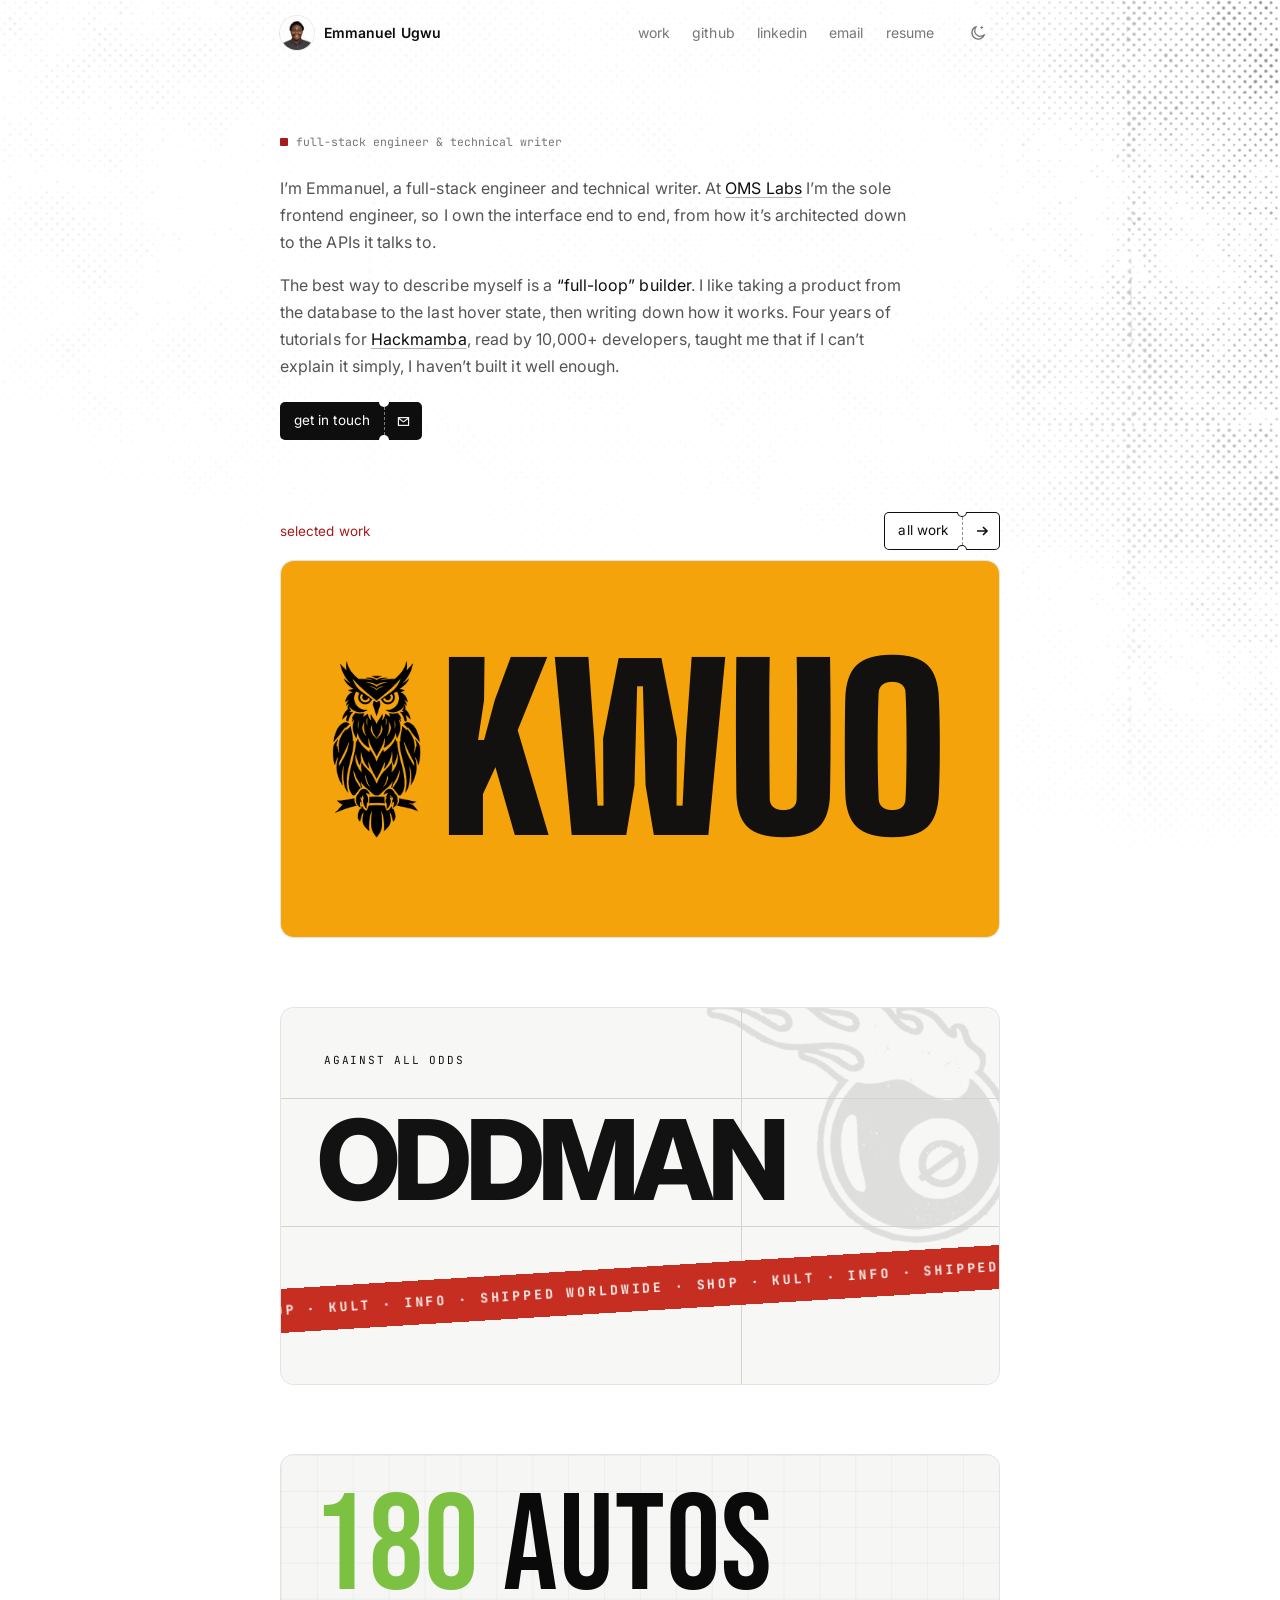
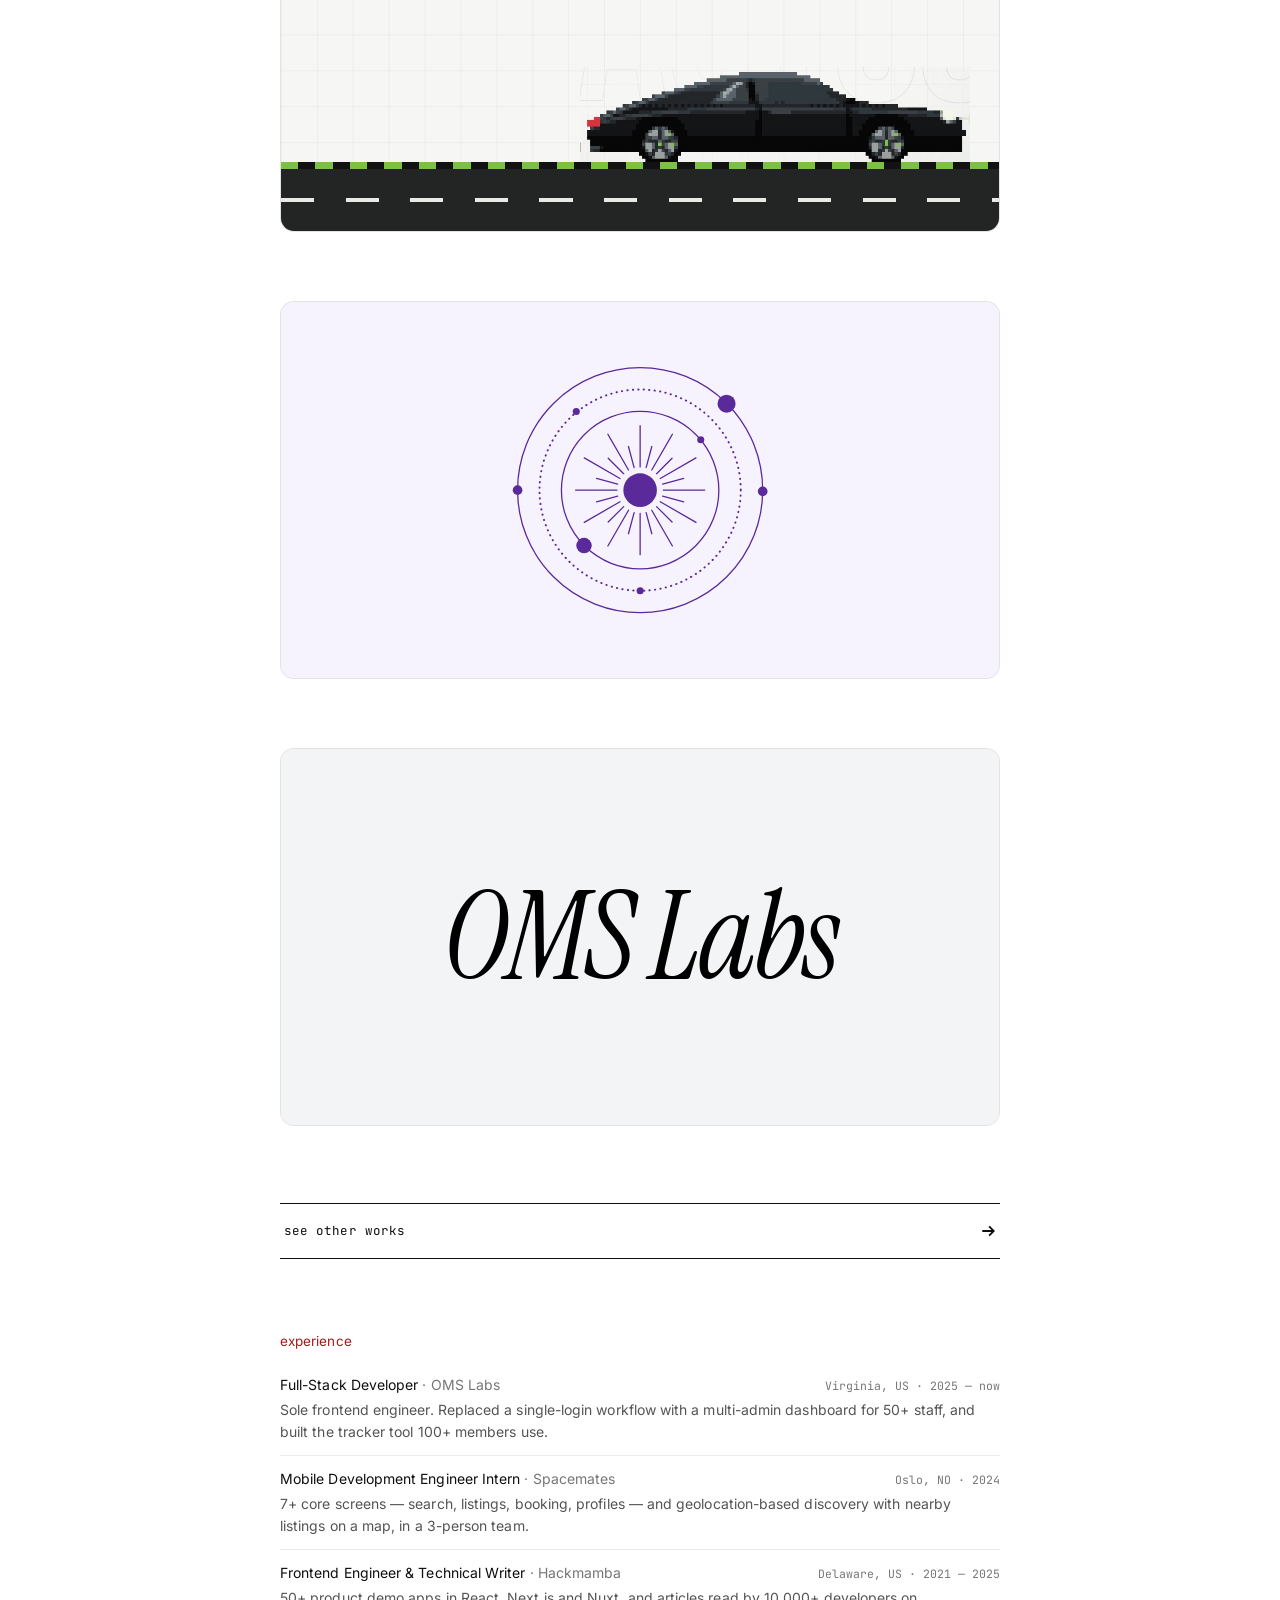
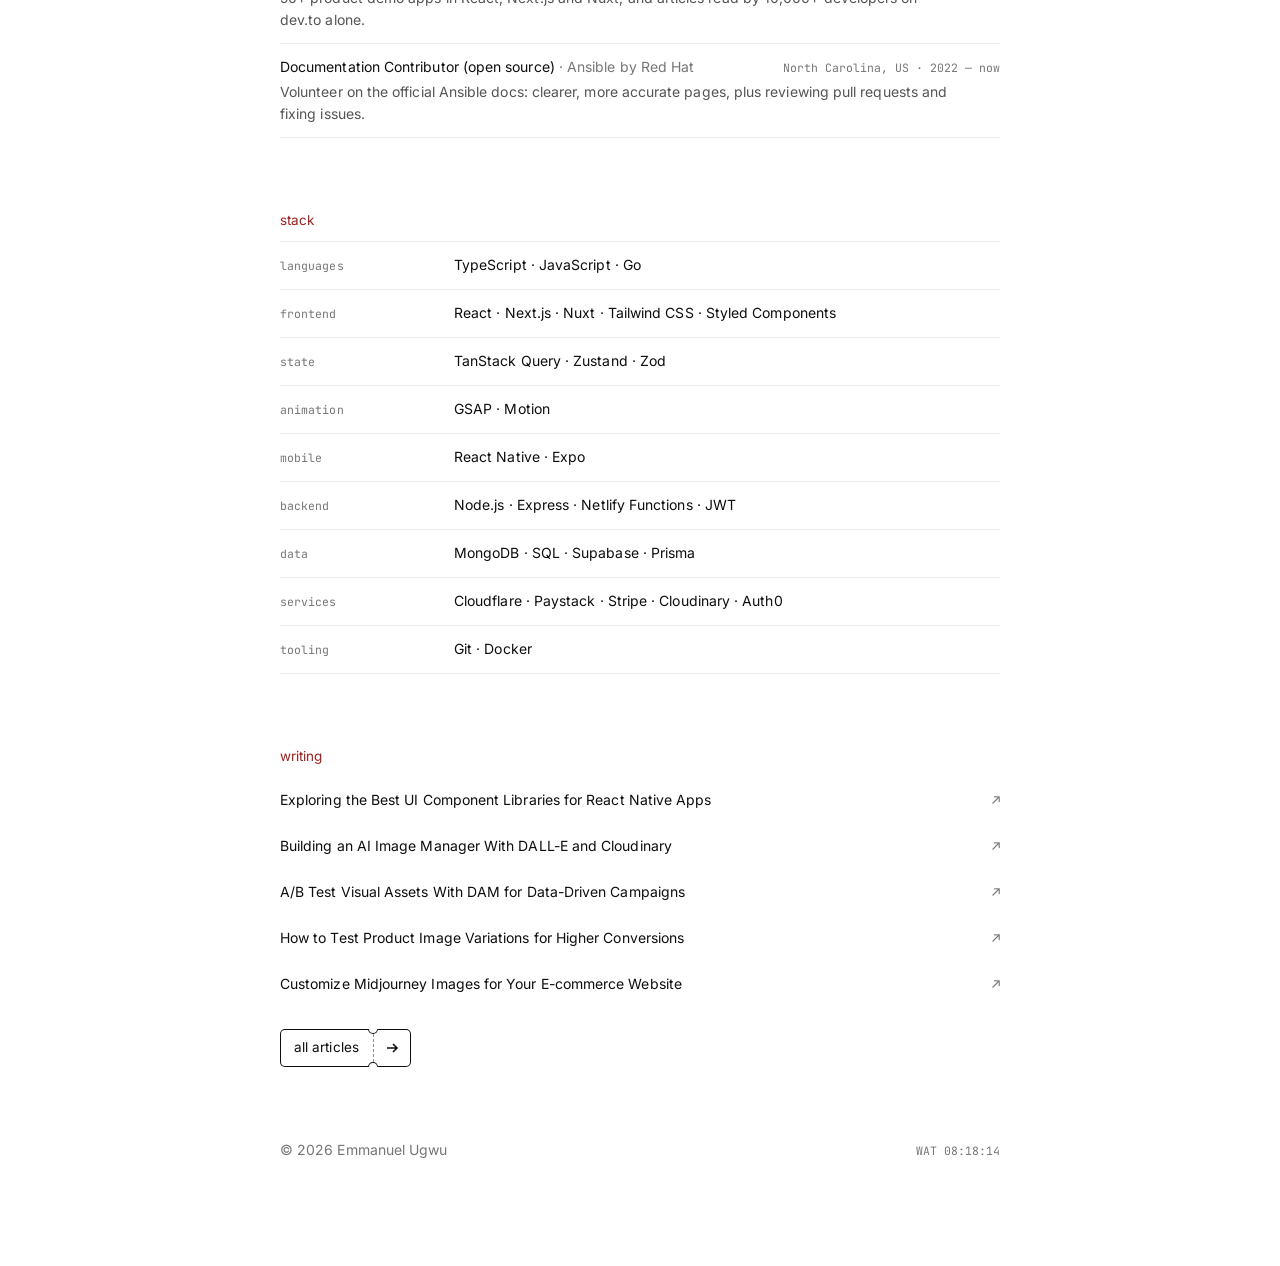
==== index.html @ d8fa9923 "Absolute social URLs for ugwu.netlify.app" ====
<!doctype html>
<html lang="en">
<head>
<meta charset="utf-8">
<meta name="viewport" content="width=device-width, initial-scale=1">
<title>Emmanuel Ugwu — full-stack engineer &amp; technical writer</title>
<meta name="description" content="Emmanuel Ugwu is a full-stack engineer and technical writer who builds products end to end — from the database to the last hover state.">
<!-- social -->
<meta property="og:type" content="website">
<meta property="og:site_name" content="Emmanuel Ugwu">
<meta property="og:title" content="Emmanuel Ugwu — full-stack engineer &amp; technical writer">
<meta property="og:description" content="Emmanuel Ugwu is a full-stack engineer and technical writer who builds products end to end — from the database to the last hover state.">
<meta property="og:url" content="https://ugwu.netlify.app/">
<meta property="og:image" content="https://ugwu.netlify.app/assets/og-image.png">
<meta property="og:image:width" content="1200">
<meta property="og:image:height" content="630">
<meta property="og:image:alt" content="Emmanuel Ugwu — full-stack engineer &amp; technical writer">
<meta name="twitter:card" content="summary_large_image">
<meta name="twitter:title" content="Emmanuel Ugwu — full-stack engineer &amp; technical writer">
<meta name="twitter:description" content="Emmanuel Ugwu is a full-stack engineer and technical writer who builds products end to end — from the database to the last hover state.">
<meta name="twitter:image" content="https://ugwu.netlify.app/assets/og-image.png">
<meta name="theme-color" content="#ffffff">
<link rel="apple-touch-icon" href="assets/apple-touch-icon.png">
<link rel="canonical" href="https://ugwu.netlify.app/">
<!-- /social -->
<!-- TODO: once the site has a domain, make og:image / og:url absolute (https://your-domain/assets/og-image.png). -->
<link rel="icon" href="favicon.svg?v=3" type="image/svg+xml">
<link rel="preconnect" href="https://fonts.googleapis.com">
<link rel="preconnect" href="https://fonts.gstatic.com" crossorigin>
<link rel="stylesheet" href="https://fonts.googleapis.com/css2?family=Bebas+Neue&family=Big+Shoulders+Display:wght@900&family=Instrument+Serif:ital@1&family=Inter:wght@400;500;600;700;800&family=JetBrains+Mono:wght@400;500;700&display=swap">
<link rel="stylesheet" href="css/styles.css">
<script>
  (function () {
    var t; try { t = localStorage.getItem('theme'); } catch (e) {}
    if (!t) t = window.matchMedia && matchMedia('(prefers-color-scheme: dark)').matches ? 'dark' : 'light';
    document.documentElement.setAttribute('data-theme', t);
  })();
</script>
</head>
<body>

<header class="nav">
  <a class="brand" href="index.html"><img src="assets/img/avatar.jpg" alt=""><span>Emmanuel Ugwu</span></a>
  <nav class="nav-links" aria-label="Main">
    <a class="navl" href="work.html">work</a>
    <a class="navl" data-github href="#" target="_blank" rel="noopener">github</a>
    <a class="navl" data-linkedin href="#" target="_blank" rel="noopener">linkedin</a>
    <a class="navl" data-email href="#">email</a>
    <a class="navl" data-resume href="#">resume</a>
    <button class="theme" type="button" aria-label="Switch to dark mode">
      <svg class="moon" width="18" height="18" viewBox="0 0 24 24" fill="none" stroke="currentColor" stroke-width="1.7" stroke-linecap="round" stroke-linejoin="round" aria-hidden="true"><path d="M20.5 14.2A8.5 8.5 0 1 1 9.8 3.5a6.8 6.8 0 0 0 10.7 10.7z"></path><path d="M17 3.5v2.4M15.8 4.7h2.4" stroke-width="1.4"></path></svg>
      <svg class="sun" width="18" height="18" viewBox="0 0 24 24" fill="none" stroke="currentColor" stroke-width="1.7" stroke-linecap="round" aria-hidden="true"><circle cx="12" cy="12" r="4"></circle><g class="rays"><path d="M12 2.5v2M12 19.5v2M2.5 12h2M19.5 12h2M5.3 5.3l1.4 1.4M17.3 17.3l1.4 1.4M5.3 18.7l1.4-1.4M17.3 6.7l1.4-1.4"></path></g></svg>
    </button>
  </nav>
</header>

<main class="home">

  <section class="col hero appear" style="--i:0">
    <p class="tag-line mono"><span class="square" aria-hidden="true"></span>full-stack engineer &amp; technical writer</p>
    <h1 class="sr-only">Emmanuel Ugwu</h1>
    <div class="bio">
      <p>I’m Emmanuel, a full-stack engineer and technical writer. At <a class="ul" href="https://omslabsprojects.com" target="_blank" rel="noopener">OMS Labs</a> I’m the sole frontend engineer, so I own the interface end to end, from how it’s architected down to the APIs it talks to.</p>
      <p>The best way to describe myself is a <em>“full-loop” builder</em>. I like taking a product from the database to the last hover state, then writing down how it works. Four years of tutorials for <a class="ul" href="https://hackmamba.io" target="_blank" rel="noopener">Hackmamba</a>, read by 10,000+ developers, taught me that if I can’t explain it simply, I haven’t built it well enough.</p>
    </div>
    <div>
      <a class="tk tk--invert" data-email href="#">
        <span class="t">get in touch</span>
        <span class="i" aria-hidden="true">
          <svg class="from" width="13" height="13" viewBox="0 0 16 16" fill="none"><rect x="1.75" y="3.25" width="12.5" height="9.5" stroke="currentColor" stroke-width="1.4"></rect><path d="M2 4l6 4.5L14 4" stroke="currentColor" stroke-width="1.4"></path></svg>
          <svg class="to" width="13" height="13" viewBox="0 0 14 14" fill="none"><path d="M4 10l6-6M5 4h5v5" stroke="currentColor" stroke-width="1.7"></path></svg>
        </span>
      </a>
    </div>
  </section>

  <section id="work" class="col appear" style="--i:2">
    <div class="section-head">
      <h2 class="lbl">selected work</h2>
      <a class="tk tk--outline" href="work.html"><span class="t">all work</span><span class="i" aria-hidden="true"><svg class="arw" width="14" height="14" viewBox="0 0 14 14" fill="none"><path d="M2 7h10M8 3l4 4-4 4" stroke="currentColor" stroke-width="1.6"></path></svg></span></a>
    </div>
    <div class="shots" data-selected-work></div>
    <a class="bar" href="work.html" style="margin-top:28px"><span>see other works</span><svg class="arw" width="16" height="16" viewBox="0 0 14 14" fill="none" aria-hidden="true"><path d="M2 7h10M8 3l4 4-4 4" stroke="currentColor" stroke-width="1.6"></path></svg></a>
  </section>

  <section id="experience" class="col appear" style="--i:4">
    <h2 class="lbl">experience</h2>
    <div class="jobs" data-jobs></div>
  </section>

  <section id="stack" class="col appear" style="--i:5">
    <h2 class="lbl">stack</h2>
    <div class="srows" data-stack></div>
  </section>

  <section id="writing" class="col appear" style="--i:6">
    <h2 class="lbl">writing</h2>
    <div data-articles></div>
    <div style="margin-top:22px"><a class="tk tk--outline" data-all-articles href="#" target="_blank" rel="noopener"><span class="t">all articles</span><span class="i" aria-hidden="true"><svg class="arw" width="14" height="14" viewBox="0 0 14 14" fill="none"><path d="M2 7h10M8 3l4 4-4 4" stroke="currentColor" stroke-width="1.6"></path></svg></span></a></div>
  </section>

  <footer class="col foot">
    <span>© 2026 Emmanuel Ugwu</span>
    <span class="mono" data-clock></span>
  </footer>
</main>

<script src="js/data.js"></script>
<script src="js/main.js"></script>
</body>
</html>
---- css/styles.css ----
/* ==========================================================================
   Emmanuel Ugwu — portfolio
   Tokens, base, components. Plain CSS, no build step.
   ========================================================================== */

/* ---- tokens ------------------------------------------------------------ */
:root,
html[data-theme="light"] {
  --page: #ffffff;
  --strong: #0e0e0e;
  --text: #545454;
  --muted: #767676;
  --hover: #f6f6f6;
  --rule: rgba(0, 0, 0, 0.08);
  --accent: #A61B1B;
  --bg-filter: grayscale(1) brightness(1.5) contrast(1.25);
  --bg-opacity: 0.55;
  --col: 720px;
  --wide: 1040px;
  --font: Inter, -apple-system, BlinkMacSystemFont, "Helvetica Neue", Arial, sans-serif;
  --mono: "JetBrains Mono", ui-monospace, Menlo, monospace;
  --ease: cubic-bezier(.22, 1, .36, 1);
  --spring: cubic-bezier(.34, 1.56, .64, 1);
  --sweep: cubic-bezier(.65, 0, .35, 1);
  color-scheme: light;
}
html[data-theme="dark"] {
  --page: #111110;
  --strong: #f4f3ef;
  --text: #b3b2ad;
  --muted: #8a8984;
  --hover: #1c1c1a;
  --rule: rgba(255, 255, 255, 0.09);
  --accent: #E2584D;
  --bg-filter: grayscale(1) brightness(1.5) contrast(1.25) invert(1);
  --bg-opacity: 0.26;
  color-scheme: dark;
}

/* ---- base -------------------------------------------------------------- */
*, *::before, *::after { box-sizing: border-box; }
html { -webkit-text-size-adjust: 100%; scroll-behavior: smooth; }
body {
  margin: 0;
  min-height: 100dvh;
  background: var(--page);
  color: var(--text);
  font-family: var(--font);
  font-size: 14px;
  line-height: 22px;
  letter-spacing: 0.005em;
  -webkit-font-smoothing: antialiased;
  transition: background-color .3s ease, color .3s ease;
}
img { display: block; max-width: 100%; }
a { color: inherit; }
::selection { background: var(--strong); color: var(--page); }
a:focus-visible, button:focus-visible { outline: 2px solid var(--strong); outline-offset: 3px; border-radius: 6px; }
.sr-only { position: absolute; width: 1px; height: 1px; overflow: hidden; clip: rect(0 0 0 0); white-space: nowrap; margin: 0; }
.mono { font-family: var(--mono); font-size: 11.5px; letter-spacing: 0; }

/* halftone wash: blooms from the top-right, clears the centre column */
body::before {
  content: "";
  position: fixed;
  inset: 0;
  pointer-events: none;
  z-index: 0;
  background: url(../assets/img/halftone.jpg) 0 0 / 760px auto repeat;
  filter: var(--bg-filter);
  opacity: var(--bg-opacity);
  -webkit-mask-image: radial-gradient(130% 110% at 100% 0%, #000 0%, rgba(0,0,0,.6) 45%, transparent 88%), linear-gradient(to right, #000 0%, rgba(0,0,0,.1) 26%, rgba(0,0,0,.1) 74%, #000 100%);
  -webkit-mask-composite: source-in;
  mask-image: radial-gradient(130% 110% at 100% 0%, #000 0%, rgba(0,0,0,.6) 45%, transparent 88%), linear-gradient(to right, #000 0%, rgba(0,0,0,.1) 26%, rgba(0,0,0,.1) 74%, #000 100%);
  mask-composite: intersect;
}
body > * { position: relative; z-index: 1; }

.col { width: var(--col); max-width: calc(100% - 48px); margin-inline: auto; }
.wide { width: var(--wide); max-width: calc(100% - 48px); margin-inline: auto; }

/* staggered entrance */
.appear { animation: appear .8s var(--ease) both; animation-delay: calc(var(--i, 0) * 70ms); }
@keyframes appear { from { opacity: 0; transform: translateY(10px); } to { opacity: 1; transform: none; } }

/* ---- navbar ------------------------------------------------------------ */
.nav {
  position: sticky;
  top: 0;
  z-index: 50;
  display: flex;
  justify-content: space-between;
  align-items: center;
  gap: 16px;
  padding: 10px max(24px, calc((100% - var(--col)) / 2));
  background: transparent;
  border-bottom: 1px solid transparent;
  transition: background-color .3s ease, border-color .3s ease;
}
.nav.is-scrolled {
  background: color-mix(in srgb, var(--page) 86%, transparent);
  -webkit-backdrop-filter: blur(12px);
  backdrop-filter: blur(12px);
  border-bottom-color: var(--rule);
}
.nav--wide { padding-inline: max(24px, calc((100% - 880px) / 2)); }
.brand { display: flex; align-items: center; gap: 10px; min-height: 44px; text-decoration: none; color: var(--strong); font-weight: 600; }
.brand img { width: 34px; height: 34px; border-radius: 50%; object-fit: cover; object-position: center 30%; background: var(--hover); box-shadow: 0 0 0 1px var(--rule); }
.nav-links { display: flex; align-items: center; gap: 22px; }
.navl { position: relative; color: var(--muted); text-decoration: none; padding: 12px 0; transition: color .2s ease; }
.navl:hover, .navl:focus-visible { color: var(--strong); }
.navl::after {
  content: ""; position: absolute; left: 0; right: 0; bottom: 8px; height: 1.5px;
  background: var(--accent); transform: scaleX(0); transform-origin: left; transition: transform .4s var(--sweep);
}
.navl:hover::after, .navl:focus-visible::after { transform: scaleX(1); }
.navl.is-current { color: var(--strong); }
.navl.is-current::before {
  content: ""; position: absolute; left: -12px; top: 50%; width: 5px; height: 5px; margin-top: -2.5px;
  border-radius: 1px; background: var(--accent); animation: pop .35s var(--spring);
}
@keyframes pop { from { transform: scale(0); } to { transform: scale(1); } }

.theme { display: grid; place-items: center; width: 44px; height: 44px; padding: 0; border: 0; background: none; color: var(--muted); cursor: pointer; transition: color .2s ease; }
.theme:hover { color: var(--strong); }
.theme svg { grid-area: 1 / 1; transition: transform .55s var(--spring), opacity .3s ease; }
.theme .sun { opacity: 0; transform: rotate(-90deg) scale(.4); }
html[data-theme="dark"] .theme .sun { opacity: 1; transform: none; }
html[data-theme="dark"] .theme .moon { opacity: 0; transform: rotate(90deg) scale(.4); }
.theme .rays { transform-box: view-box; transform-origin: 12px 12px; transition: transform .6s var(--spring); }
.theme:hover .moon { transform: rotate(-18deg); }
html[data-theme="dark"] .theme:hover .rays { transform: rotate(45deg); }

@media (max-width: 640px) {
  .brand span { display: none; }
  .nav-links { gap: 14px; }
}

/* ---- type helpers ------------------------------------------------------ */
.lbl { margin: 0 0 10px; font-size: 13.5px; line-height: 21px; font-weight: 400; color: var(--accent); }
.tag-line { margin: 0; display: flex; align-items: center; gap: 8px; color: var(--muted); }
.square { width: 8px; height: 8px; border-radius: 1px; background: var(--accent); display: inline-block; flex: none; }
.ul {
  color: var(--strong); text-decoration: underline; text-decoration-thickness: 1px; text-underline-offset: 3px;
  text-decoration-color: color-mix(in srgb, currentColor 30%, transparent); transition: text-decoration-color .18s ease;
}
.ul:hover, .ul:focus-visible { text-decoration-color: currentColor; }

/* right arrows tip up-right on hover, everywhere */
svg.arw { transition: transform .35s var(--spring), color .2s ease; }
a:hover svg.arw, a:focus-visible svg.arw, button:hover svg.arw { transform: rotate(-45deg); }

/* ---- ticket stub button ----------------------------------------------- */
.tk {
  position: relative; display: inline-flex; align-items: stretch; min-height: 38px; border-radius: 5px;
  background: var(--strong); color: var(--page); font-size: 13.5px; font-weight: 400; line-height: 1;
  text-transform: lowercase; text-decoration: none; transition: background-color .2s ease, color .2s ease;
}
.tk .t { display: flex; align-items: center; padding: 0 14px; }
.tk .i { position: relative; display: grid; place-items: center; width: 38px; border-left: 1.5px dashed color-mix(in srgb, currentColor 45%, transparent); }
.tk .i::before, .tk .i::after { content: ""; position: absolute; left: -6px; width: 10px; height: 10px; border-radius: 50%; background: var(--page); }
.tk .i::before { top: -5px; }
.tk .i::after { bottom: -5px; }
.tk .i svg { grid-area: 1 / 1; transition: transform .45s var(--spring), opacity .25s ease; }
.tk:hover, .tk:focus-visible { background: var(--accent); }
.tk--outline, .tk--invert:hover, .tk--invert:focus-visible { background: var(--page); color: var(--strong); box-shadow: inset 0 0 0 1px var(--strong); }
.tk--outline .i::before, .tk--outline .i::after,
.tk--invert:hover .i::before, .tk--invert:hover .i::after,
.tk--invert:focus-visible .i::before, .tk--invert:focus-visible .i::after { box-shadow: inset 0 0 0 1px var(--strong); }
.tk--outline .i::before, .tk--invert:hover .i::before, .tk--invert:focus-visible .i::before { clip-path: inset(50% 0 0 0); }
.tk--outline .i::after, .tk--invert:hover .i::after, .tk--invert:focus-visible .i::after { clip-path: inset(0 0 50% 0); }
.tk--outline:hover, .tk--outline:focus-visible { background: var(--hover); }
/* icon morph: envelope spins into an arrow */
.tk .i .to { opacity: 0; transform: rotate(-135deg) scale(.4); }
.tk:hover .i .from, .tk:focus-visible .i .from { opacity: 0; transform: rotate(135deg) scale(.4); }
.tk:hover .i .to, .tk:focus-visible .i .to { opacity: 1; transform: none; }

/* ---- full-width bar link ---------------------------------------------- */
.bar {
  position: relative; display: flex; justify-content: space-between; align-items: center; width: 100%;
  padding: 16px 4px; border-top: 1px solid var(--strong); border-bottom: 1px solid var(--strong);
  color: var(--strong); font-family: var(--mono); font-size: 12.5px; text-decoration: none;
}
.bar::after { content: ""; position: absolute; left: 0; bottom: -1px; height: 2px; width: 100%; background: var(--accent); transform: scaleX(0); transform-origin: left; transition: transform .5s var(--sweep); }
.bar:hover::after, .bar:focus-visible::after { transform: scaleX(1); }
.bar:hover svg, .bar:focus-visible svg { color: var(--accent); transition: transform .35s var(--spring), color .2s ease .5s; }

/* ---- text link with sweep (case study, work page) ---------------------- */
.tlink { position: relative; display: inline-flex; align-items: center; gap: 6px; padding: 6px 0; color: var(--strong); font-size: 14px; font-weight: 500; text-decoration: none; }
.tlink::after { content: ""; position: absolute; left: 0; right: 0; bottom: 0; height: 2px; background: var(--accent); transform: scaleX(0); transform-origin: left; transition: transform .5s var(--sweep); }
.tlink:hover::after, .tlink:focus-visible::after { transform: scaleX(1); }
.tlink svg { transition: color .2s ease, transform .3s ease; }
.tlink:hover svg, .tlink:focus-visible svg { color: var(--accent); transform: translate(2px, -2px); transition: color .2s ease .5s, transform .3s ease .5s; }
.tlink--rest::before { content: ""; position: absolute; left: 0; right: 0; bottom: 0; height: 1px; background: color-mix(in srgb, currentColor 40%, transparent); }

/* back link: sweep runs right-to-left, arrow tips to ↖ */
.back { position: relative; display: inline-flex; align-items: center; gap: 8px; padding: 8px 0; color: var(--muted); text-decoration: none; transition: color .2s ease; }
.back::after { content: ""; position: absolute; left: 0; right: 0; bottom: 2px; height: 2px; background: var(--accent); transform: scaleX(0); transform-origin: right; transition: transform .5s var(--sweep); }
.back:hover, .back:focus-visible { color: var(--strong); }
.back:hover::after, .back:focus-visible::after { transform: scaleX(1); }
.back .barw { display: inline-block; transition: transform .3s ease, color .2s ease; }
.back:hover .barw, .back:focus-visible .barw { transform: rotate(45deg); color: var(--accent); transition: transform .35s var(--spring) .5s, color .2s ease .5s; }

/* ---- homepage ---------------------------------------------------------- */
main.home { display: flex; flex-direction: column; align-items: center; gap: 72px; padding: 64px 0 64px; }
.hero { display: flex; flex-direction: column; gap: 22px; }
.bio { display: flex; flex-direction: column; gap: 16px; max-width: 640px; font-size: 16px; line-height: 27px; color: var(--text); }
.bio p { margin: 0; text-wrap: pretty; }
.bio em { font-style: normal; color: var(--strong); }
.section-head { display: flex; justify-content: space-between; align-items: center; gap: 16px; margin-bottom: 10px; }
.section-head .lbl { margin: 0; }

/* selected work: image-only covers with a caption on hover */
.shots { display: flex; flex-direction: column; gap: 20px; }
.sh { display: block; color: var(--strong); text-decoration: none; }
.shf { position: relative; display: block; aspect-ratio: 1200 / 630; border-radius: 14px; overflow: hidden; border: 1px solid var(--rule); background: var(--hover); container-type: inline-size; }
.sh-img { position: absolute; inset: 0; display: block; transition: transform .8s var(--ease); }
.sh:hover .sh-img, .sh:focus-visible .sh-img { transform: scale(1.035); }
.cap {
  display: flex; align-items: center; gap: 20px; margin-top: 18px; padding-bottom: 10px; border-bottom: 1px solid var(--strong);
  font-family: var(--mono); font-size: 12px; line-height: 20px; color: var(--strong); text-transform: uppercase; letter-spacing: .06em;
  opacity: 0; transform: translateY(-4px); transition: opacity .25s ease, transform .35s var(--ease);
}
.cap svg { margin-left: auto; }
.sh:hover .cap, .sh:focus-visible .cap { opacity: 1; transform: none; }
@media (hover: none) { .cap { opacity: 1; transform: none; } }

/* covers (built in HTML so they stay crisp) */
.cover { position: absolute; inset: 0; display: block; overflow: hidden; }
.cover--kwuo { display: flex; align-items: center; justify-content: center; background: #F5A30B; color: #121110; }
.cover--kwuo .word { display: flex; align-items: center; gap: 2.6cqw; font-family: "Big Shoulders Display", Impact, sans-serif; font-weight: 900; font-size: 31cqw; line-height: 1; text-transform: uppercase; }
.cover--kwuo .word img { width: auto; height: .8em; }
.cover--kwuo .kl { display: inline-block; animation: klhop 2.8s var(--spring) infinite; animation-delay: calc(var(--k) * .12s); }
@keyframes klhop { 0%, 55%, 100% { transform: translateY(0); } 18% { transform: translateY(-9%); } }

.cover--oddman { background: #F7F7F5; color: #121212; }
.cover--oddman .ball { position: absolute; top: -16%; right: -7%; width: 48%; height: auto; opacity: .1; mix-blend-mode: multiply; animation: ballin 1.1s var(--ease) both; }
@keyframes ballin { from { opacity: 0; transform: translate(18%, -18%) rotate(25deg); } to { opacity: .1; transform: none; } }
.cover--oddman .rule-h, .cover--oddman .rule-v { position: absolute; background: #D4D4CF; }
.cover--oddman .rule-h { left: 0; right: 0; height: 1px; }
.cover--oddman .rule-v { top: 0; bottom: 0; width: 1px; left: 64%; }
.cover--oddman .od-k { position: absolute; left: 6%; top: 11%; font-family: var(--mono); font-size: 1.55cqw; letter-spacing: .16em; }
.cover--oddman .wordmark { position: absolute; left: 5%; top: 27%; font-size: 15.5cqw; line-height: .9; font-weight: 800; letter-spacing: -0.06em; text-transform: uppercase; }
.tape { position: absolute; left: -4%; right: -4%; top: 69%; overflow: hidden; background: #C62E22; transform: rotate(-3.5deg); }
.tape-t { display: flex; width: max-content; animation: tape 22s linear infinite; }
.tape-t span { display: block; padding: 1.5cqw 0; color: #F7F7F5; font-family: var(--mono); font-size: 1.8cqw; font-weight: 700; letter-spacing: .22em; white-space: pre; }
@keyframes tape { to { transform: translateX(-50%); } }

.cover--180 { background-color: #f6f6f4; background-image: linear-gradient(rgba(0,0,0,.035) 1px, transparent 1px), linear-gradient(90deg, rgba(0,0,0,.035) 1px, transparent 1px); background-size: 5cqw 5cqw; }
.cover--180 .word { position: absolute; left: 4.5cqw; top: 5cqw; font-family: "Bebas Neue", Impact, sans-serif; font-size: 19cqw; line-height: .85; letter-spacing: .01em; color: #0A0A0A; }
.cover--180 .word b { font-weight: 400; color: #7DC142; }
.cover--180 .car { position: absolute; left: 41.7%; top: 56.3%; width: 54.2%; height: auto; mix-blend-mode: darken; animation: idle .2s steps(2) infinite; }
@keyframes idle { 50% { transform: translateY(-.22cqw); } }
.cover--180 .puff { position: absolute; left: 41%; top: 76.5%; width: 1.2cqw; height: 1.2cqw; background: #b6b8b5; opacity: 0; animation: puff 1.2s steps(6) infinite; animation-delay: var(--p, 0s); }
@keyframes puff { 0% { opacity: .85; transform: translate(0, 0); } 100% { opacity: 0; transform: translate(-8cqw, -1.6cqw) scale(1.7); } }
.cover--180 .road { position: absolute; left: 0; right: 0; bottom: 0; height: 18.3%; background: #232524; }
.cover--180 .road-e { position: absolute; left: 0; right: 0; top: 0; height: .9cqw; background: repeating-linear-gradient(90deg, #7DC142 0 2.4cqw, #111211 2.4cqw 4.8cqw); animation: rde .3s linear infinite; }
.cover--180 .road-c { position: absolute; left: 0; right: 0; top: 52%; height: .55cqw; background: repeating-linear-gradient(90deg, #e9e9e6 0 4.6cqw, transparent 4.6cqw 9cqw); animation: rdc .55s linear infinite; }
@keyframes rde { to { background-position: -4.8cqw 0; } }
@keyframes rdc { to { background-position: -9cqw 0; } }

.cover--izu { display: grid; place-items: center; background: #F6F3FF; }
.cover--izu svg { width: 46cqw; height: 46cqw; max-height: 92%; }
.orbit * { transform-box: view-box; transform-origin: 256px 256px; }
.orbit .o1 { animation: spin 48s linear infinite; }
.orbit .o2 { animation: spin 30s linear infinite reverse; }
.orbit .o3 { animation: spin 16s linear infinite; }
.orbit .rays { animation: spin 90s linear infinite, twinkle 3.2s ease-in-out infinite; }
.orbit .sun { animation: pulse 3.2s ease-in-out infinite; }
@keyframes spin { to { transform: rotate(360deg); } }
@keyframes twinkle { 50% { opacity: .5; } }
@keyframes pulse { 50% { transform: scale(1.14); } }

.cover--oms { display: grid; place-items: center; background: #F3F4F6; color: #000; }
.cover--oms span { font-family: "Instrument Serif", Georgia, serif; font-style: italic; font-size: 17cqw; line-height: 1; letter-spacing: -0.025em; white-space: nowrap; }

/* experience, stack, writing */
.jobs > div, .srow { display: grid; grid-template-columns: minmax(0, 1fr) auto; gap: 2px 24px; align-items: baseline; padding: 12px 0; border-bottom: 1px solid var(--rule); }
.jobs .role { color: var(--strong); }
.jobs .role span { color: var(--muted); }
.jobs .note { grid-column: 1 / -1; color: var(--text); text-wrap: pretty; }
.srows { border-top: 1px solid var(--rule); }
.srow { grid-template-columns: 150px minmax(0, 1fr); gap: 4px 24px; }
.srow .k { font-family: var(--mono); font-size: 11.5px; color: var(--muted); }
.srow .v { color: var(--strong); }
@media (max-width: 560px) { .srow { grid-template-columns: minmax(0, 1fr); } }

.art { position: relative; display: grid; grid-template-columns: minmax(0, 1fr) auto; gap: 24px; align-items: baseline; padding: 12px 0; color: var(--strong); text-decoration: none; }
.art::after { content: ""; position: absolute; left: 0; right: 0; bottom: 0; height: 2px; background: var(--accent); transform: scaleX(0); transform-origin: left; transition: transform .5s var(--sweep); }
.art:hover::after, .art:focus-visible::after { transform: scaleX(1); }
.art .go { font-family: var(--mono); color: var(--muted); transition: color .2s ease, transform .3s ease; }
.art:hover .go, .art:focus-visible .go { color: var(--accent); transform: translate(2px, -2px); transition: color .2s ease .5s, transform .3s ease .5s; }

footer.foot { display: flex; justify-content: space-between; align-items: baseline; gap: 16px; flex-wrap: wrap; color: var(--muted); padding-bottom: 40px; }
footer.foot .mono { font-variant-numeric: tabular-nums; }

/* ---- tools list (mono, dots never start a line) ------------------------ */
.tools { display: flex; flex-wrap: wrap; align-items: center; row-gap: 6px; font-family: var(--mono); font-size: 11.5px; color: var(--accent); }
.tools span { display: inline-flex; align-items: center; white-space: nowrap; }
.tools span:not(:last-child)::after { content: ""; flex: none; width: 4px; height: 4px; margin: 0 14px; border-radius: 50%; background: currentColor; opacity: .45; }
.tools--muted { color: var(--muted); }

/* ---- rotating page badge --------------------------------------------- */
.pbadge { position: relative; display: inline-grid; place-items: center; flex: none; width: 60px; height: 60px; color: var(--strong); }
.pbadge .ring { position: absolute; inset: 0; animation: spin 14s linear infinite; }
.pbadge text { font-family: var(--mono); font-size: 9px; font-weight: 500; fill: currentColor; }

/* ---- work page --------------------------------------------------------- */
main.work { display: flex; flex-direction: column; gap: 40px; padding: 56px 0 80px; }
.work-head { display: flex; justify-content: space-between; align-items: flex-end; gap: 24px; flex-wrap: wrap; }
.work-head h1 { margin: 0; font-size: 44px; line-height: 46px; font-weight: 600; letter-spacing: -0.035em; color: var(--strong); text-wrap: balance; }
.seg { display: inline-flex; gap: 2px; padding: 2px; border-radius: 8px; background: var(--hover); }
.seg button { font: inherit; font-size: 12px; line-height: 18px; min-height: 30px; padding: 5px 12px; border: 0; border-radius: 6px; background: transparent; color: var(--muted); cursor: pointer; }
.seg button[aria-pressed="true"] { background: var(--page); color: var(--strong); box-shadow: 0 0 0 1px var(--rule); }
.items { border-top: 1px solid var(--rule); }
.item { display: grid; grid-template-columns: 220px minmax(0, 1fr); gap: 24px; align-items: start; padding: 28px 0; border-bottom: 1px solid var(--rule); }
.shot { display: block; aspect-ratio: 16 / 10; border-radius: 10px; border: 1px solid var(--rule); background: var(--hover); padding: 5px; transition: transform .45s var(--ease), box-shadow .45s ease; }
.shot img { width: 100%; height: 100%; object-fit: cover; object-position: top; border-radius: 6px; }
.item:hover .shot { transform: rotate(-2deg) translateY(-2px); box-shadow: 0 16px 34px -20px rgba(0,0,0,.5); }
.item h2 { margin: 0; font-size: 20px; line-height: 26px; font-weight: 600; letter-spacing: -0.02em; color: var(--strong); }
.item .body { display: flex; flex-direction: column; gap: 10px; min-width: 0; }
.item .top { display: flex; justify-content: space-between; align-items: baseline; gap: 16px; flex-wrap: wrap; }
.item p { margin: 0; text-wrap: pretty; }
.item .links { display: flex; flex-wrap: wrap; gap: 28px; margin-top: 6px; }
.items.is-grid { display: grid; grid-template-columns: repeat(3, minmax(0, 1fr)); gap: 32px 18px; border-top: 0; }
.items.is-grid .item { grid-template-columns: minmax(0, 1fr); padding: 0; border: 0; gap: 12px; }
.items.is-grid .item p, .items.is-grid .item .tools, .items.is-grid .item .links { display: none; }
@media (max-width: 760px) {
  .item { grid-template-columns: minmax(0, 1fr); }
  .items.is-grid { grid-template-columns: minmax(0, 1fr); }
  .work-head h1 { font-size: 34px; line-height: 38px; }
}
.mock { display: flex; flex-direction: column; gap: 6px; height: 100%; padding: 12px; border-radius: 6px; background: var(--page); }
.mock i { display: block; height: 6px; border-radius: 3px; background: var(--hover); }
.mock b { margin-top: auto; width: 70px; height: 18px; border-radius: 3px; background: var(--strong); }

/* ---- case studies (shared bits; each page adds its own flavour) -------- */
.cs-head { display: flex; justify-content: space-between; align-items: center; gap: 16px; padding-top: 20px; }
.cs-head .right { display: flex; align-items: center; gap: 12px; }
main.cs { display: flex; flex-direction: column; align-items: center; gap: 96px; padding: 64px 0 96px; }
.cs h1 { margin: 0; color: var(--strong); }
.cs h2 { margin: 0 0 14px; font-size: 28px; line-height: 32px; font-weight: 600; letter-spacing: -0.025em; color: var(--strong); text-wrap: balance; }
.cs p { margin: 0 0 14px; text-wrap: pretty; font-size: 15px; line-height: 25px; }
.kicker { font-family: var(--mono); font-size: 11.5px; color: var(--accent); }
.meta { display: grid; grid-template-columns: repeat(4, minmax(0, 1fr)); border-top: 1px solid var(--strong); }
.meta > div { padding: 14px 16px 0 0; display: flex; flex-direction: column; gap: 4px; }
.meta .k { font-family: var(--mono); font-size: 11.5px; color: var(--accent); }
.meta .v { color: var(--strong); }
.sitel { position: relative; display: inline-flex; align-items: center; gap: 4px; align-self: flex-start; padding-bottom: 2px; color: var(--strong); text-decoration: none; }
.sitel::before { content: ""; position: absolute; left: 0; right: 0; bottom: 0; height: 1px; background: color-mix(in srgb, currentColor 40%, transparent); }
.sitel::after { content: ""; position: absolute; left: 0; right: 0; bottom: 0; height: 2px; background: var(--accent); transform: scaleX(0); transform-origin: left; transition: transform .5s var(--sweep); }
.sitel:hover::after, .sitel:focus-visible::after { transform: scaleX(1); }
.sitel .a { display: inline-block; transition: color .2s ease, transform .3s ease; }
.sitel:hover .a, .sitel:focus-visible .a { color: var(--accent); transform: translate(2px, -2px); transition: color .2s ease .5s, transform .3s ease .5s; }
.frame { border-radius: 16px; border: 1px solid var(--rule); background: var(--hover); padding: 10px; }
.frame img { width: 100%; border-radius: 10px; }
figure { margin: 0; }
figcaption.capline { display: flex; justify-content: space-between; gap: 16px; margin-top: 10px; font-family: var(--mono); font-size: 11.5px; color: var(--muted); }
.li { display: grid; grid-template-columns: 18px minmax(0, 1fr); gap: 8px; padding: 10px 0; border-top: 1px solid var(--rule); }
.li::before { content: ""; width: 7px; height: 7px; margin-top: 9px; background: var(--accent); }
.li:last-child { border-bottom: 1px solid var(--rule); }
.li strong { color: var(--strong); font-weight: 600; }
.duo { display: grid; grid-template-columns: repeat(2, minmax(0, 1fr)); gap: 32px; align-items: start; }
.trio { display: grid; grid-template-columns: repeat(3, minmax(0, 1fr)); gap: 24px; }
.stat { padding-top: 14px; border-top: 1px solid var(--strong); }
.stat b { display: block; font-size: 36px; line-height: 40px; font-weight: 600; letter-spacing: -0.03em; color: var(--strong); }
.stat span { font-family: var(--mono); font-size: 11.5px; color: var(--muted); }
.fact { position: relative; padding: 20px 22px; border: 1px dashed color-mix(in srgb, var(--accent) 55%, transparent); border-radius: 12px; }
.fact .k { display: flex; align-items: center; gap: 8px; margin-bottom: 8px; font-family: var(--mono); font-size: 11.5px; color: var(--accent); }
.fact p { margin: 0; color: var(--strong); }
@media (max-width: 760px) {
  .meta { grid-template-columns: repeat(2, minmax(0, 1fr)); }
  .duo, .trio { grid-template-columns: minmax(0, 1fr); }
}

.nextp { position: relative; display: flex; justify-content: space-between; align-items: center; gap: 24px; padding: 28px 0; border-top: 1px solid var(--strong); border-bottom: 1px solid var(--strong); color: var(--strong); text-decoration: none; }
.nextp::after { content: ""; position: absolute; left: 0; bottom: -1px; height: 2px; width: 100%; background: var(--accent); transform: scaleX(0); transform-origin: left; transition: transform .5s var(--sweep); }
.nextp:hover::after, .nextp:focus-visible::after { transform: scaleX(1); }
.nextp .name { display: inline-flex; align-items: center; gap: 12px; font-size: 36px; line-height: 40px; font-weight: 600; letter-spacing: -0.03em; }
.nextp:hover svg.arw, .nextp:focus-visible svg.arw { color: var(--accent); transition: transform .35s var(--spring) .5s, color .2s ease .5s; }
.nextp .thumb { flex: none; width: 200px; aspect-ratio: 16 / 10; border-radius: 10px; overflow: hidden; border: 1px solid var(--rule); transition: transform .45s var(--ease); }
.nextp .thumb img { width: 100%; height: 100%; object-fit: cover; object-position: top; }
.nextp:hover .thumb { transform: rotate(-2deg) translateY(-2px); }
@media (max-width: 560px) { .nextp .thumb { display: none; } .nextp .name { font-size: 28px; } }

/* ---- reduced motion --------------------------------------------------- */
@media (prefers-reduced-motion: reduce) {
  *, *::before, *::after { animation: none !important; transition-duration: .01ms !important; }
  html { scroll-behavior: auto; }
}

/* stack block: label + plain tool list (matches info values) */
.stack-row { display: flex; flex-direction: column; gap: 6px; padding-top: 14px; }
.stack-row .k { font-family: var(--mono); font-size: 11.5px; color: var(--accent); }
.tools--plain { font-family: var(--font); font-size: 14px; line-height: 22px; color: var(--strong); }
.tools--plain span:not(:last-child)::after { width: 3px; height: 3px; margin: 0 10px; opacity: 1; background: var(--strong); }

/* keep the avatar round when the nav gets tight on phones */
.brand, .brand img { flex-shrink: 0; }
@media (max-width: 420px) { .nav-links { gap: 11px; font-size: 14px; } }
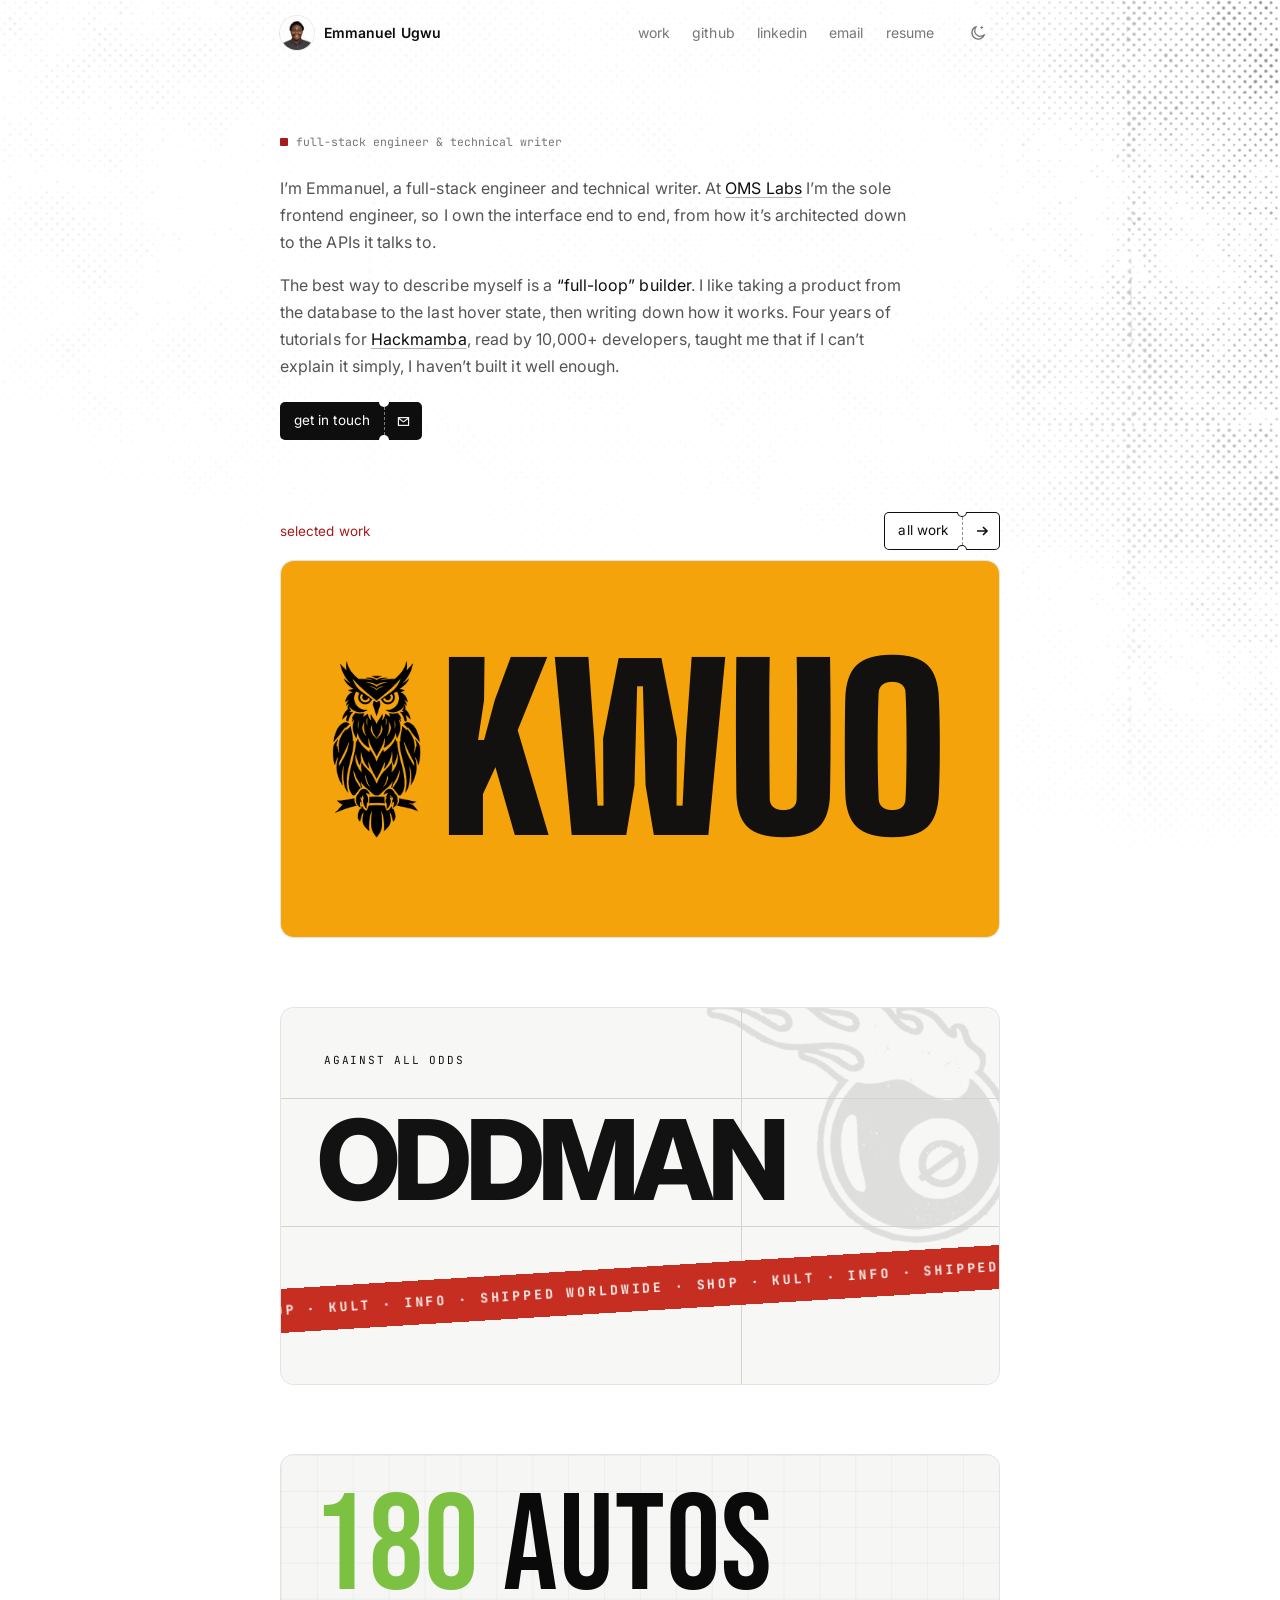
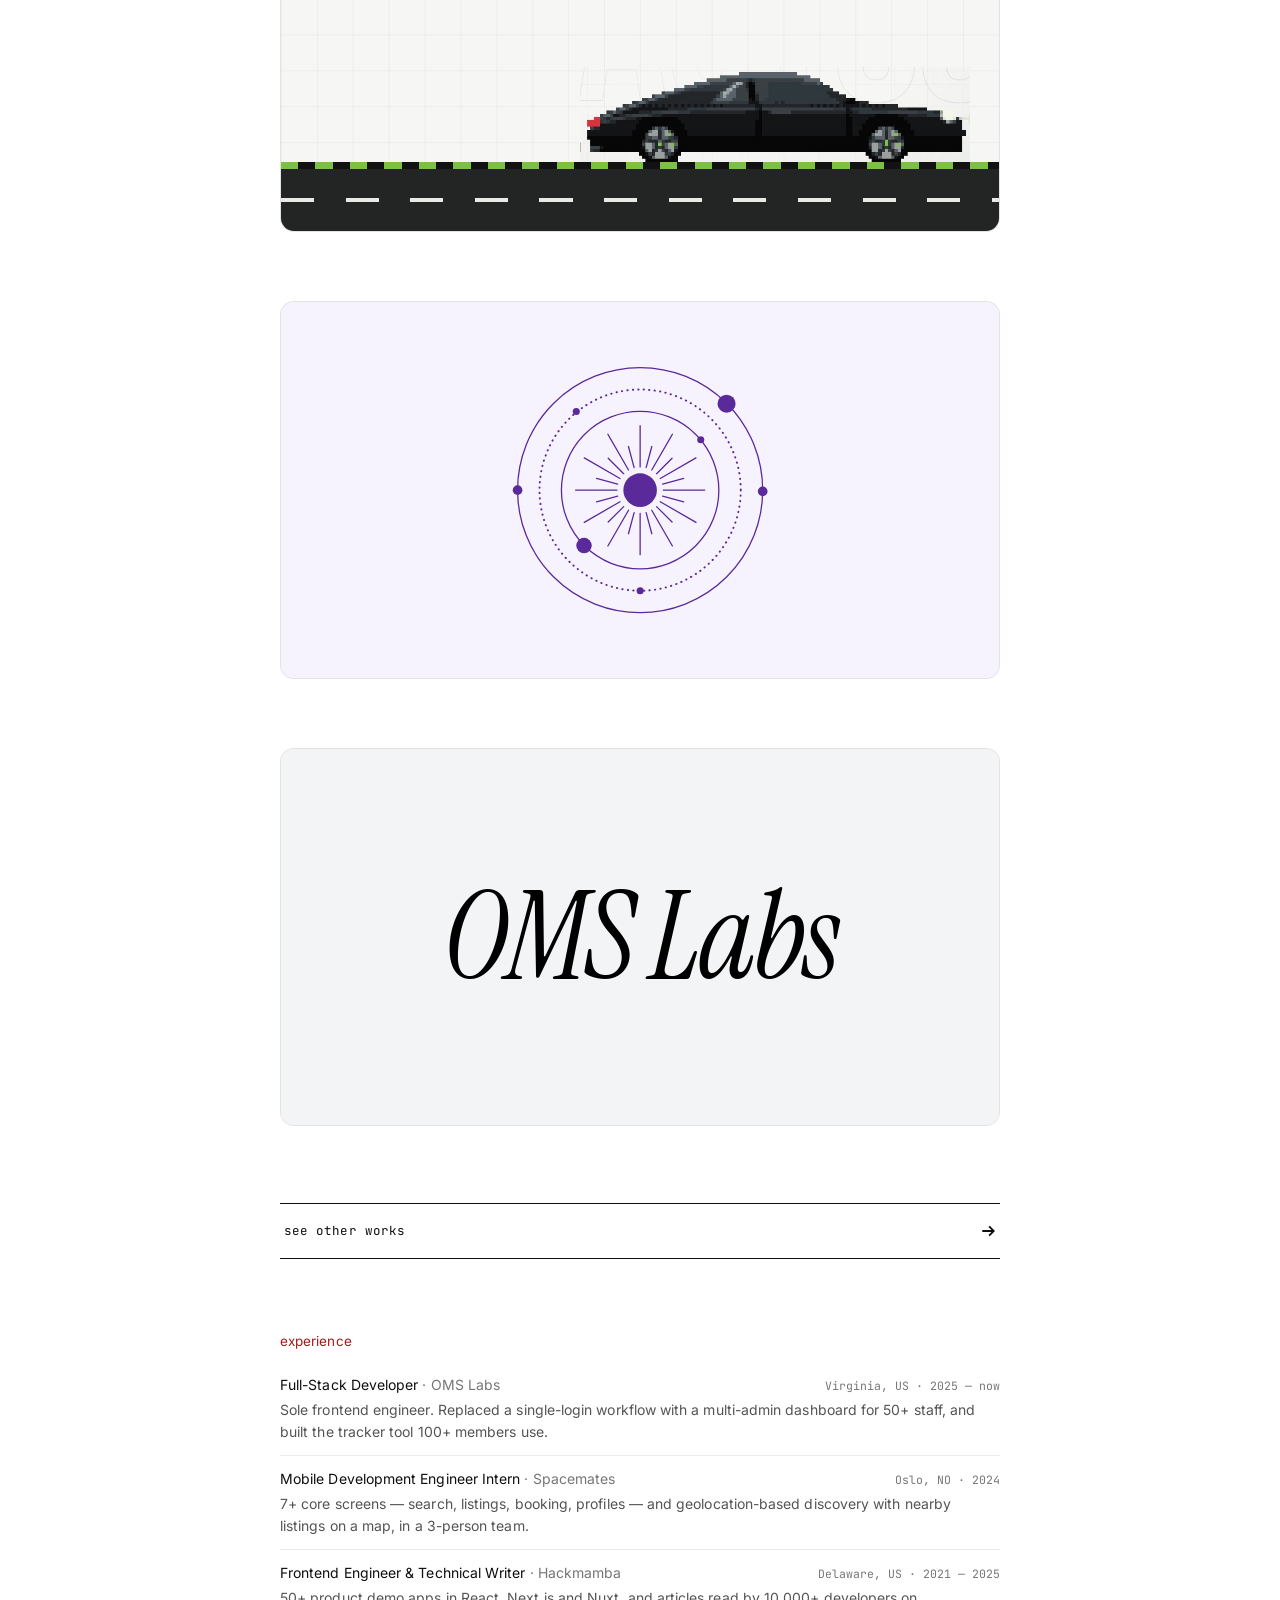
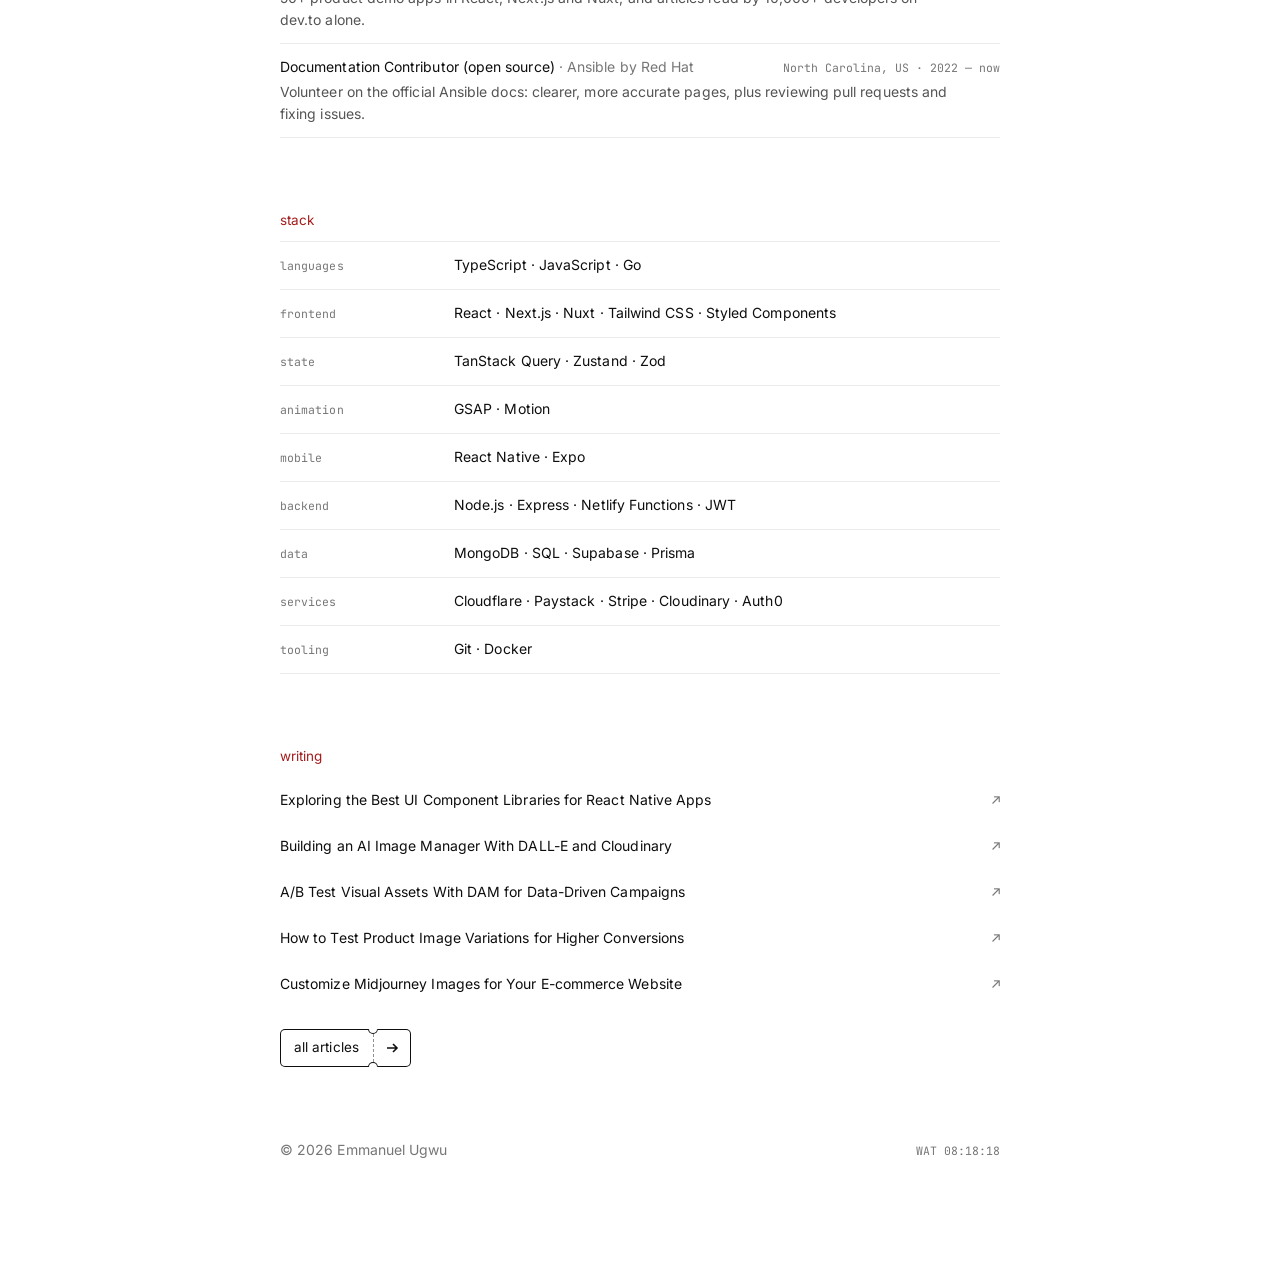
==== commit d93fbb88: "404 page, robots.txt, sitemap" ====
--- a/index.html
+++ b/index.html
@@ -23,7 +23,6 @@
 <link rel="apple-touch-icon" href="assets/apple-touch-icon.png">
 <link rel="canonical" href="https://ugwu.netlify.app/">
 <!-- /social -->
-<!-- TODO: once the site has a domain, make og:image / og:url absolute (https://your-domain/assets/og-image.png). -->
 <link rel="icon" href="favicon.svg?v=3" type="image/svg+xml">
 <link rel="preconnect" href="https://fonts.googleapis.com">
 <link rel="preconnect" href="https://fonts.gstatic.com" crossorigin>
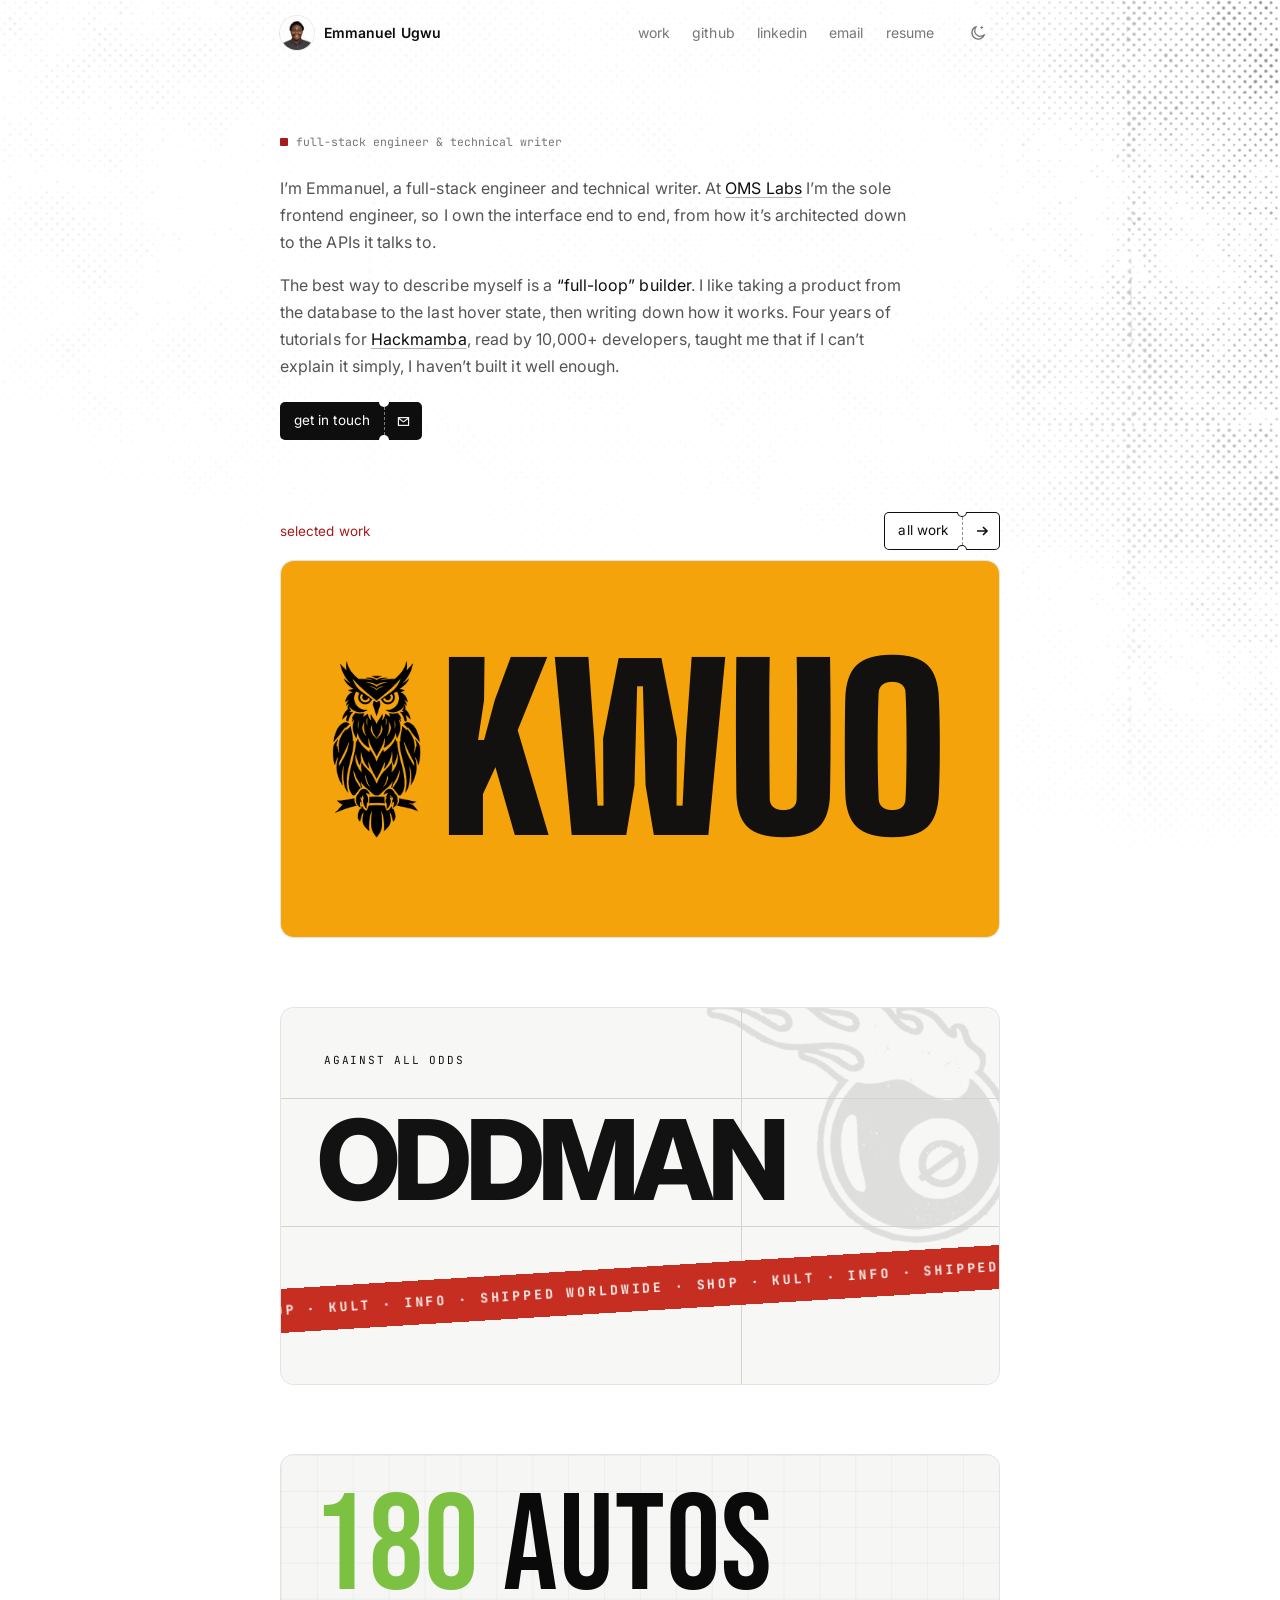
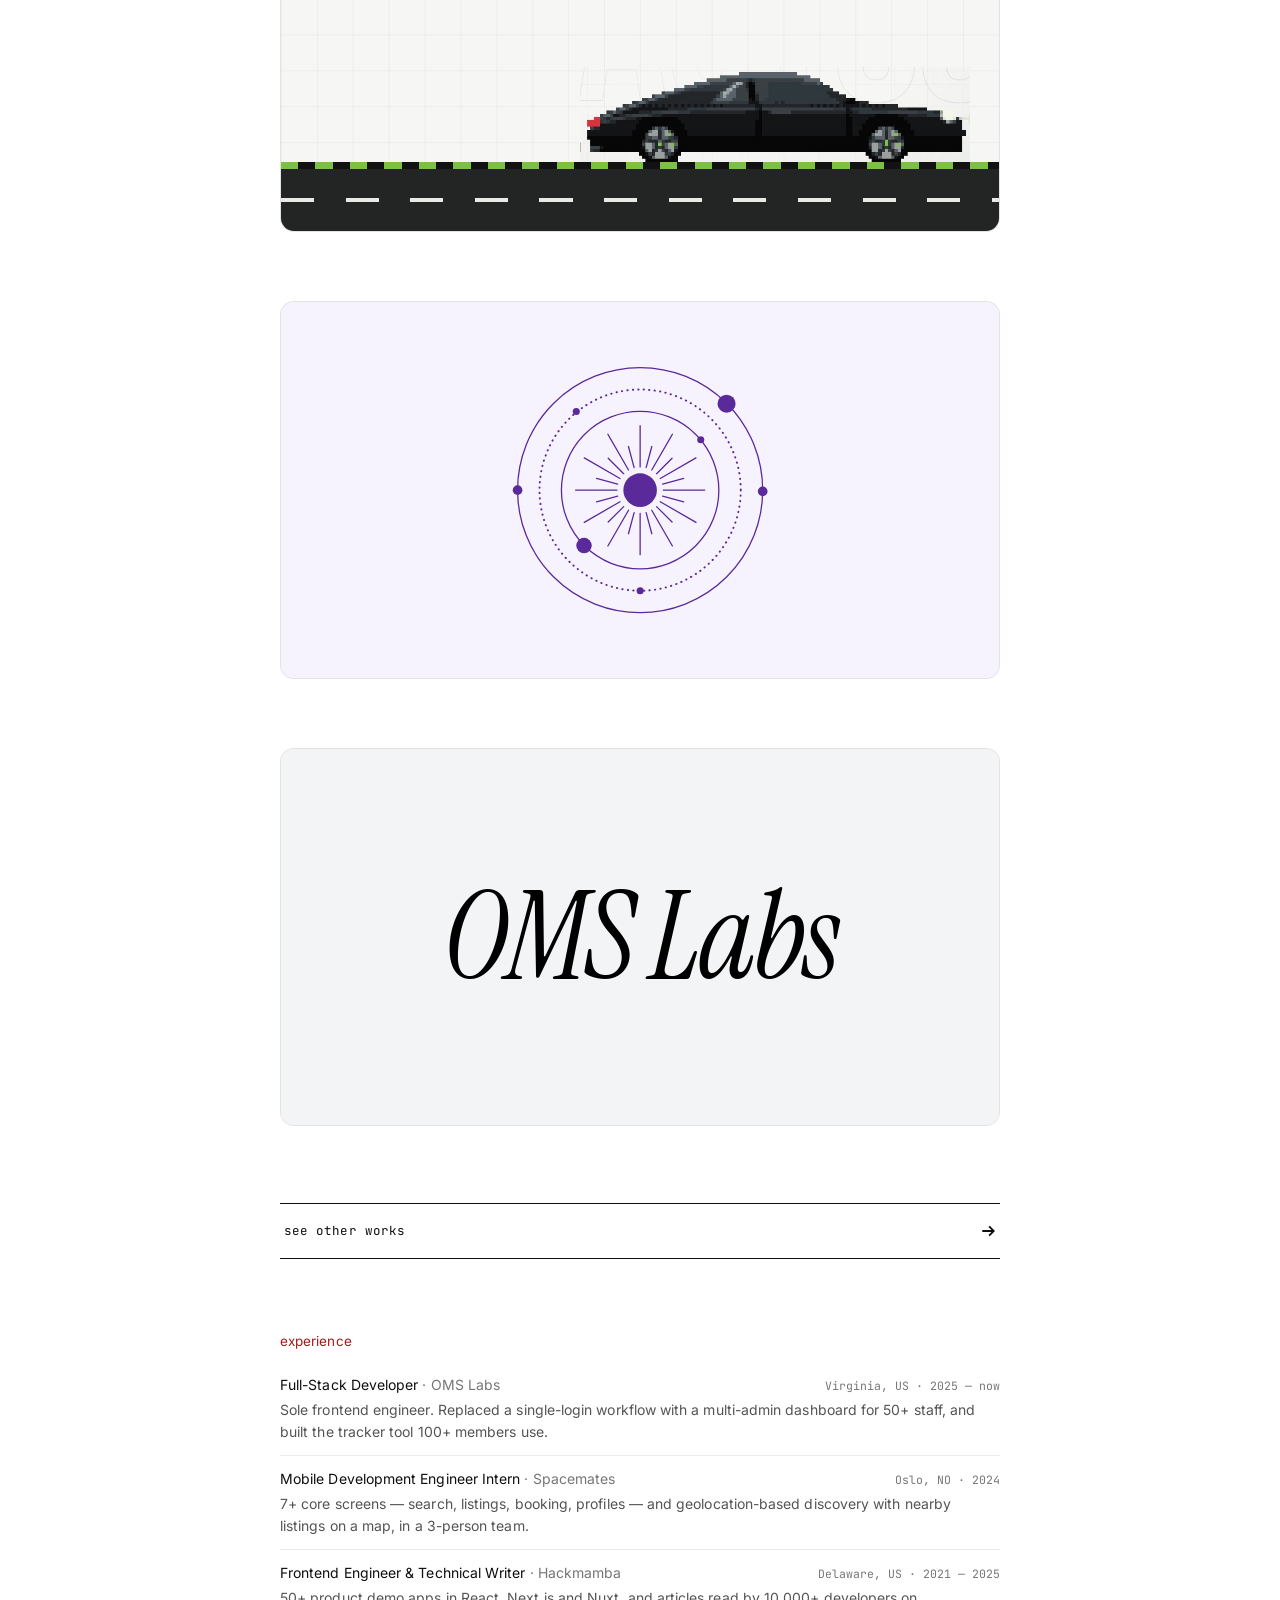
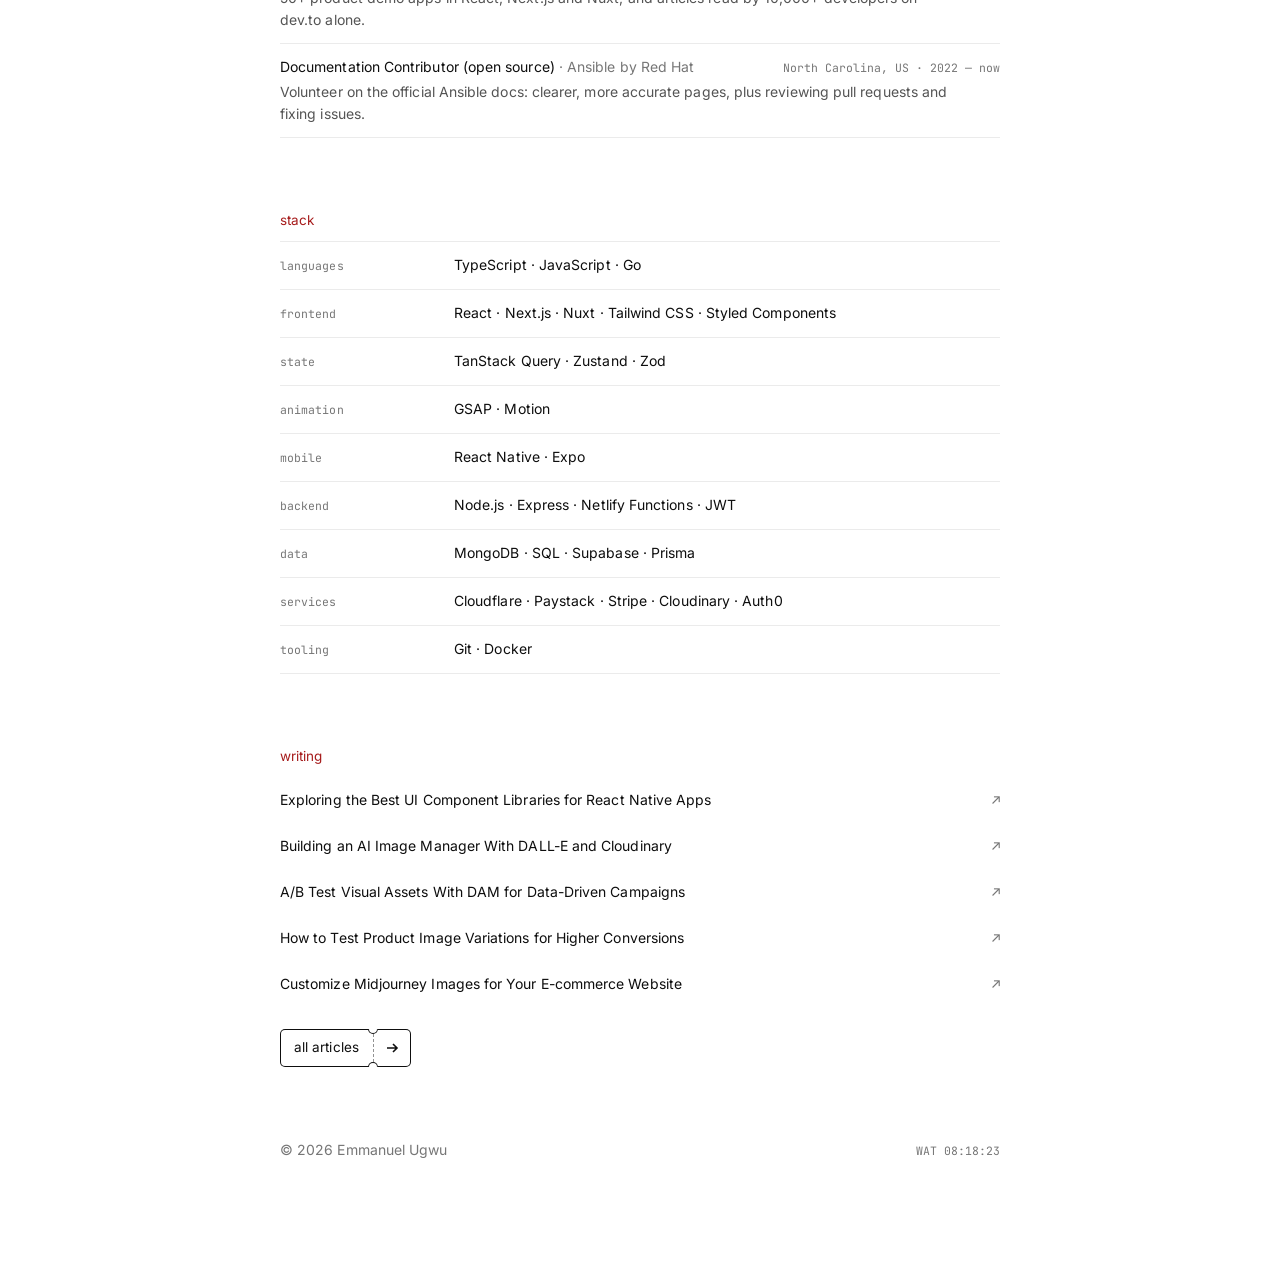
==== commit b4621e3a: "Favicon: OG-image cutout" ====
--- a/index.html
+++ b/index.html
@@ -23,7 +23,7 @@
 <link rel="apple-touch-icon" href="assets/apple-touch-icon.png">
 <link rel="canonical" href="https://ugwu.netlify.app/">
 <!-- /social -->
-<link rel="icon" href="favicon.svg?v=3" type="image/svg+xml">
+<link rel="icon" href="favicon.svg?v=4" type="image/svg+xml">
 <link rel="preconnect" href="https://fonts.googleapis.com">
 <link rel="preconnect" href="https://fonts.gstatic.com" crossorigin>
 <link rel="stylesheet" href="https://fonts.googleapis.com/css2?family=Bebas+Neue&family=Big+Shoulders+Display:wght@900&family=Instrument+Serif:ital@1&family=Inter:wght@400;500;600;700;800&family=JetBrains+Mono:wght@400;500;700&display=swap">
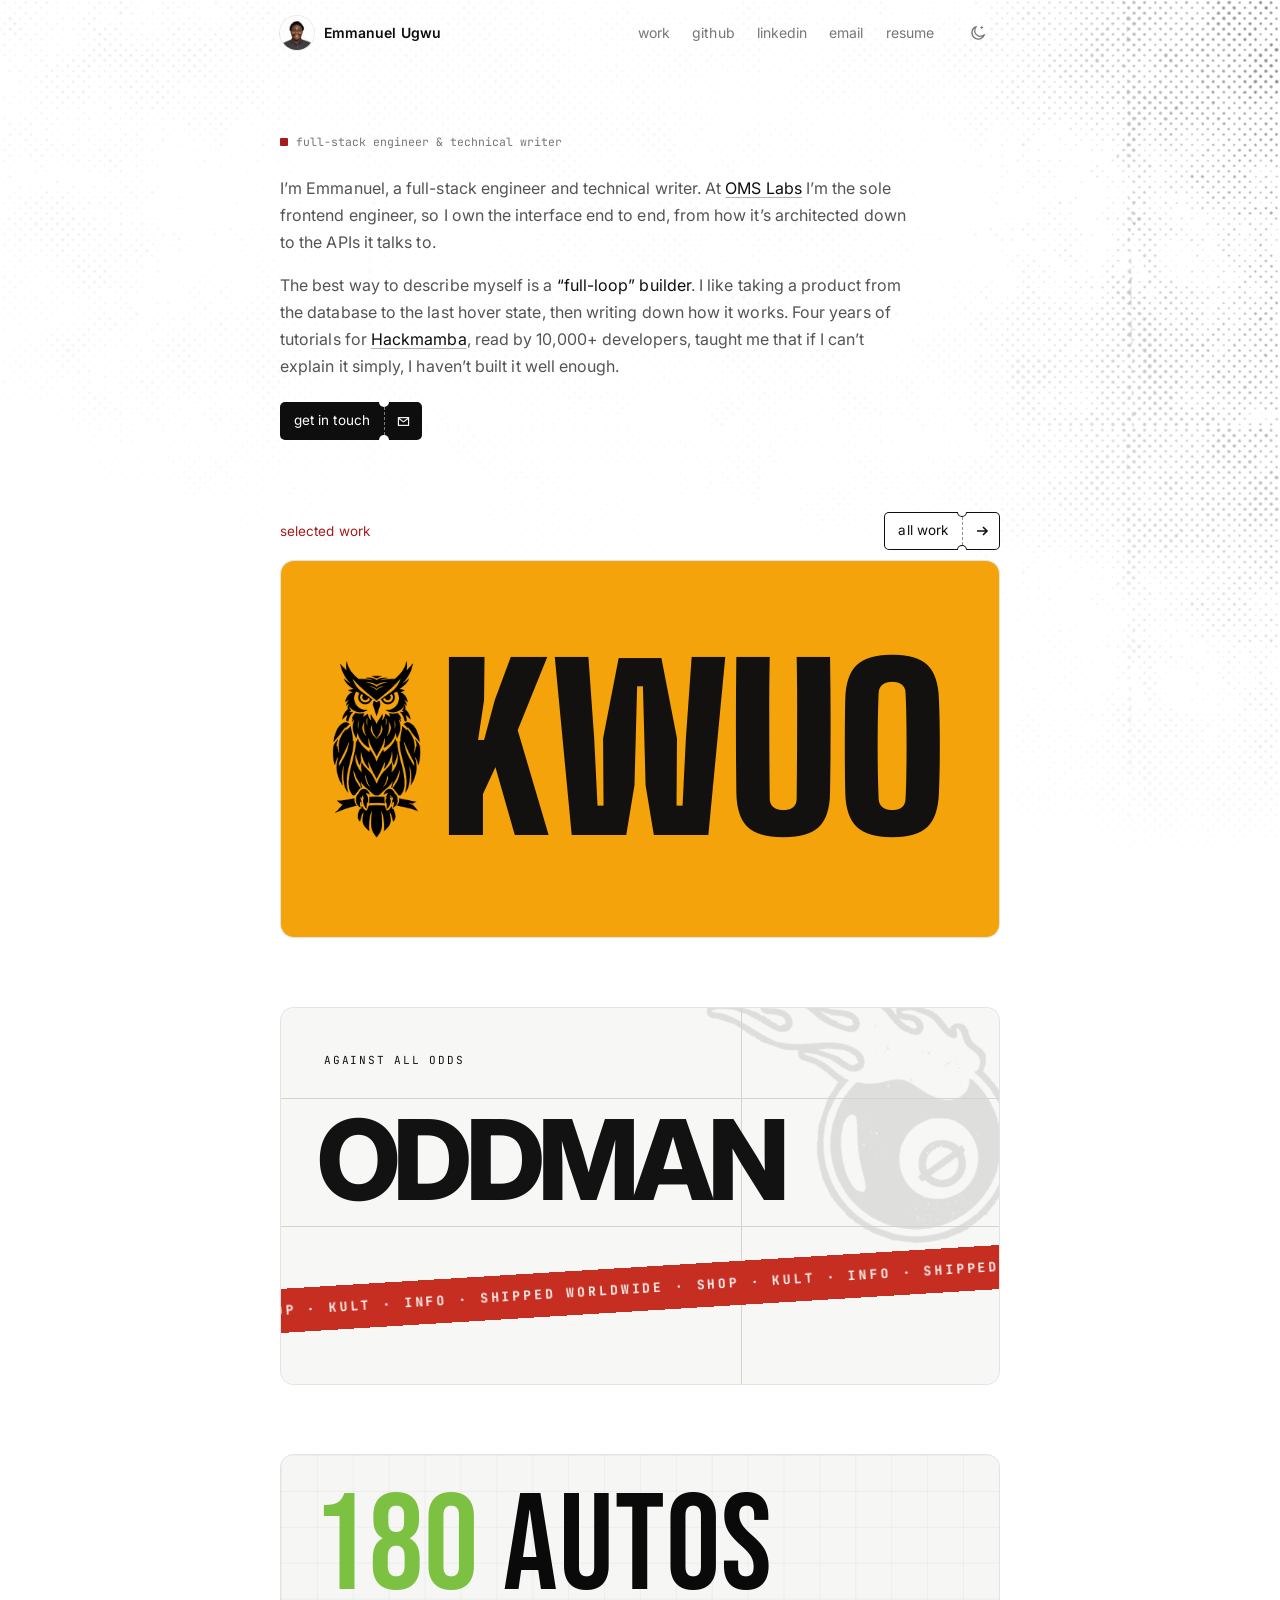
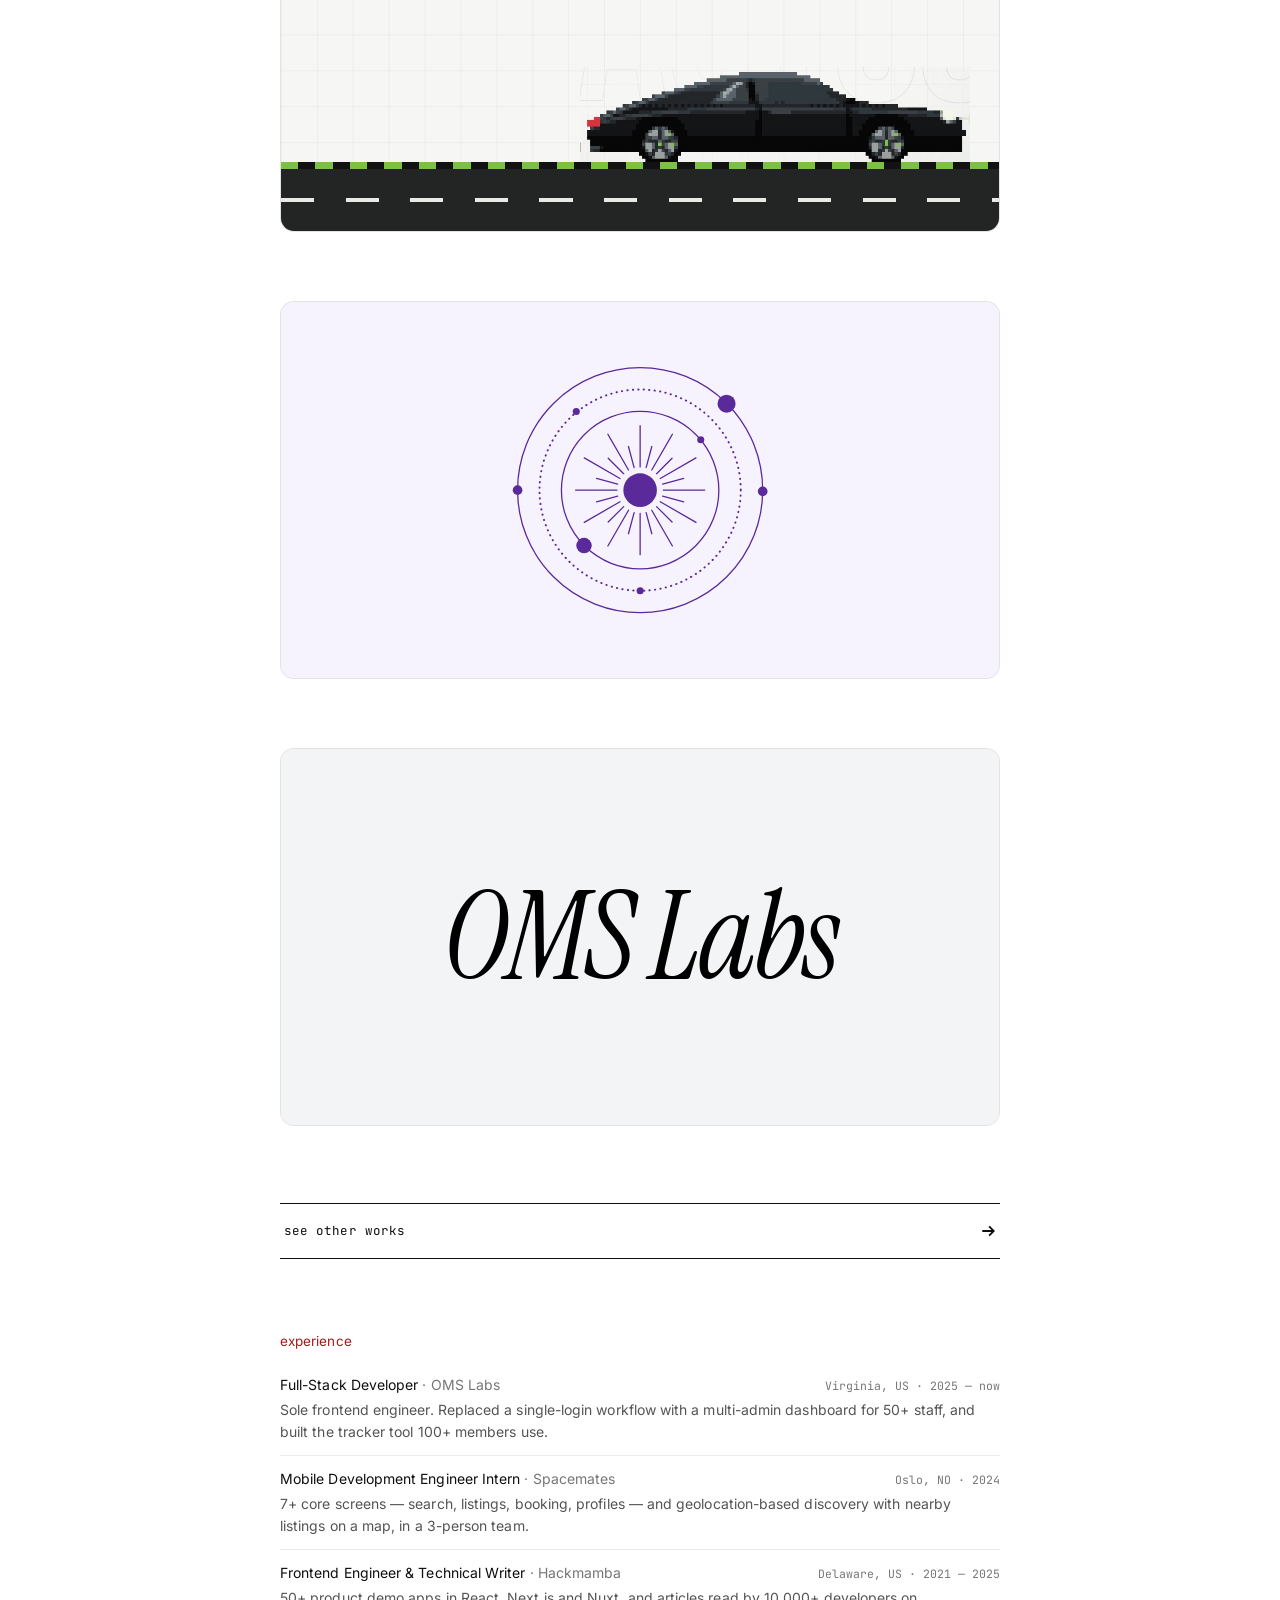
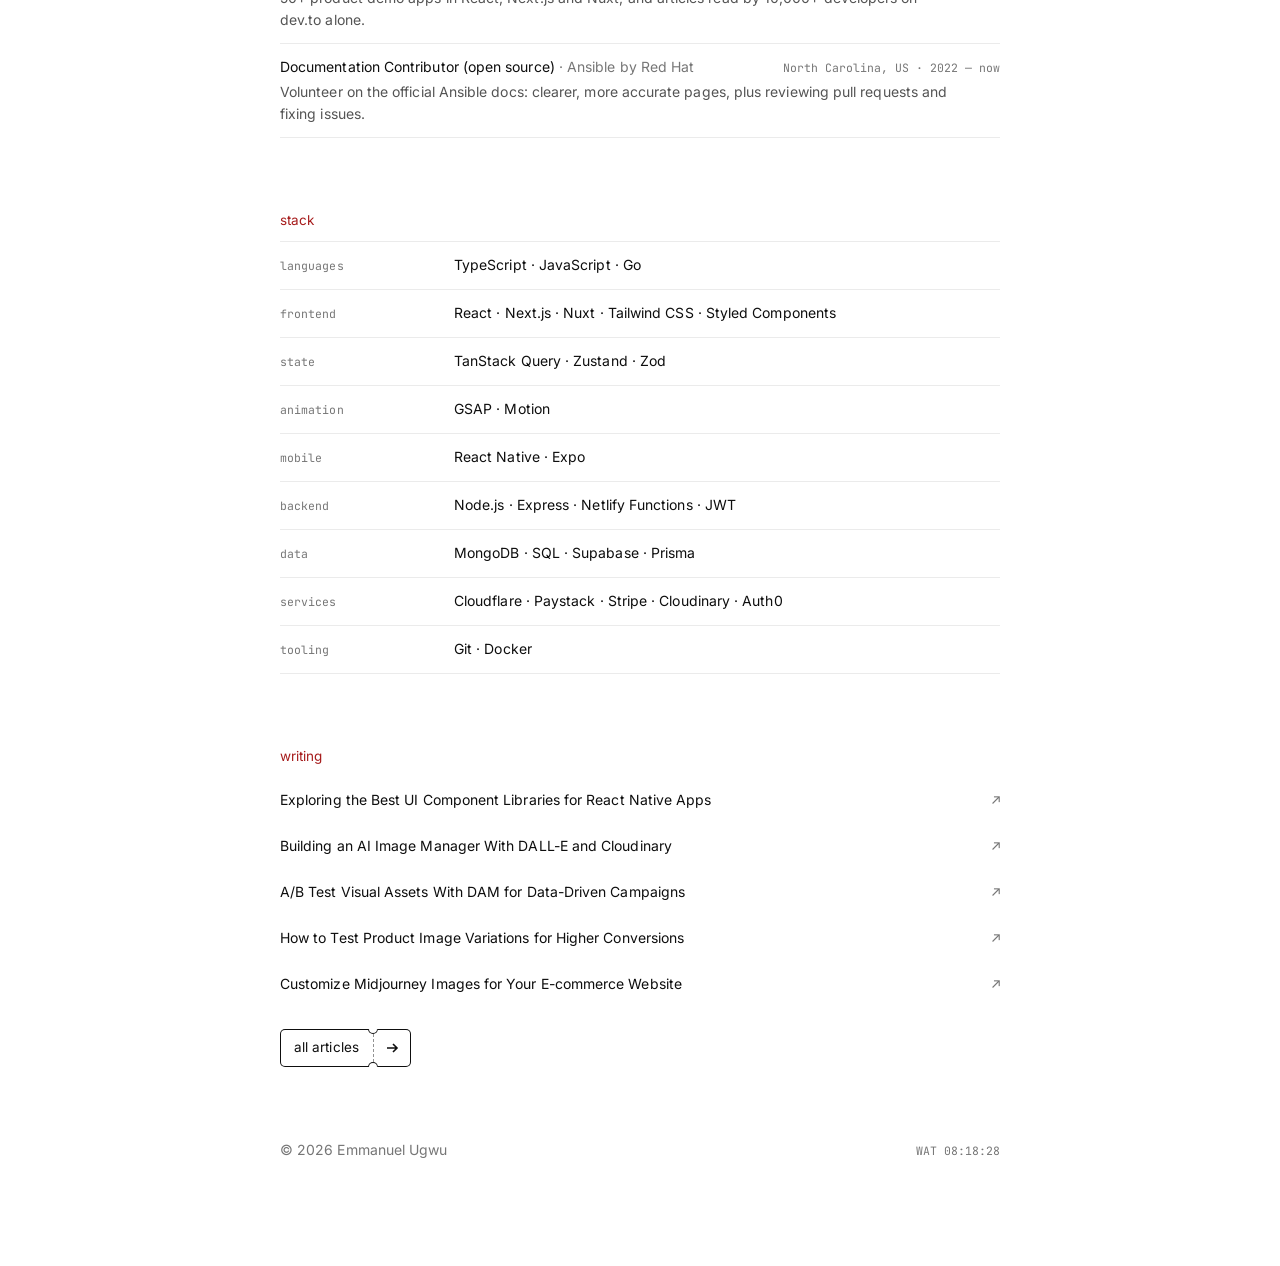
==== commit 3f8f1f3f: "OG image uses the favicon's pixel ü; favicon back to Redaction 100" ====
--- a/index.html
+++ b/index.html
@@ -11,19 +11,19 @@
 <meta property="og:title" content="Emmanuel Ugwu — full-stack engineer &amp; technical writer">
 <meta property="og:description" content="Emmanuel Ugwu is a full-stack engineer and technical writer who builds products end to end — from the database to the last hover state.">
 <meta property="og:url" content="https://ugwu.netlify.app/">
-<meta property="og:image" content="https://ugwu.netlify.app/assets/og-image.png">
+<meta property="og:image" content="https://ugwu.netlify.app/assets/og-image.png?v=2">
 <meta property="og:image:width" content="1200">
 <meta property="og:image:height" content="630">
 <meta property="og:image:alt" content="Emmanuel Ugwu — full-stack engineer &amp; technical writer">
 <meta name="twitter:card" content="summary_large_image">
 <meta name="twitter:title" content="Emmanuel Ugwu — full-stack engineer &amp; technical writer">
 <meta name="twitter:description" content="Emmanuel Ugwu is a full-stack engineer and technical writer who builds products end to end — from the database to the last hover state.">
-<meta name="twitter:image" content="https://ugwu.netlify.app/assets/og-image.png">
+<meta name="twitter:image" content="https://ugwu.netlify.app/assets/og-image.png?v=2">
 <meta name="theme-color" content="#ffffff">
 <link rel="apple-touch-icon" href="assets/apple-touch-icon.png">
 <link rel="canonical" href="https://ugwu.netlify.app/">
 <!-- /social -->
-<link rel="icon" href="favicon.svg?v=4" type="image/svg+xml">
+<link rel="icon" href="favicon.svg?v=5" type="image/svg+xml">
 <link rel="preconnect" href="https://fonts.googleapis.com">
 <link rel="preconnect" href="https://fonts.gstatic.com" crossorigin>
 <link rel="stylesheet" href="https://fonts.googleapis.com/css2?family=Bebas+Neue&family=Big+Shoulders+Display:wght@900&family=Instrument+Serif:ital@1&family=Inter:wght@400;500;600;700;800&family=JetBrains+Mono:wght@400;500;700&display=swap">
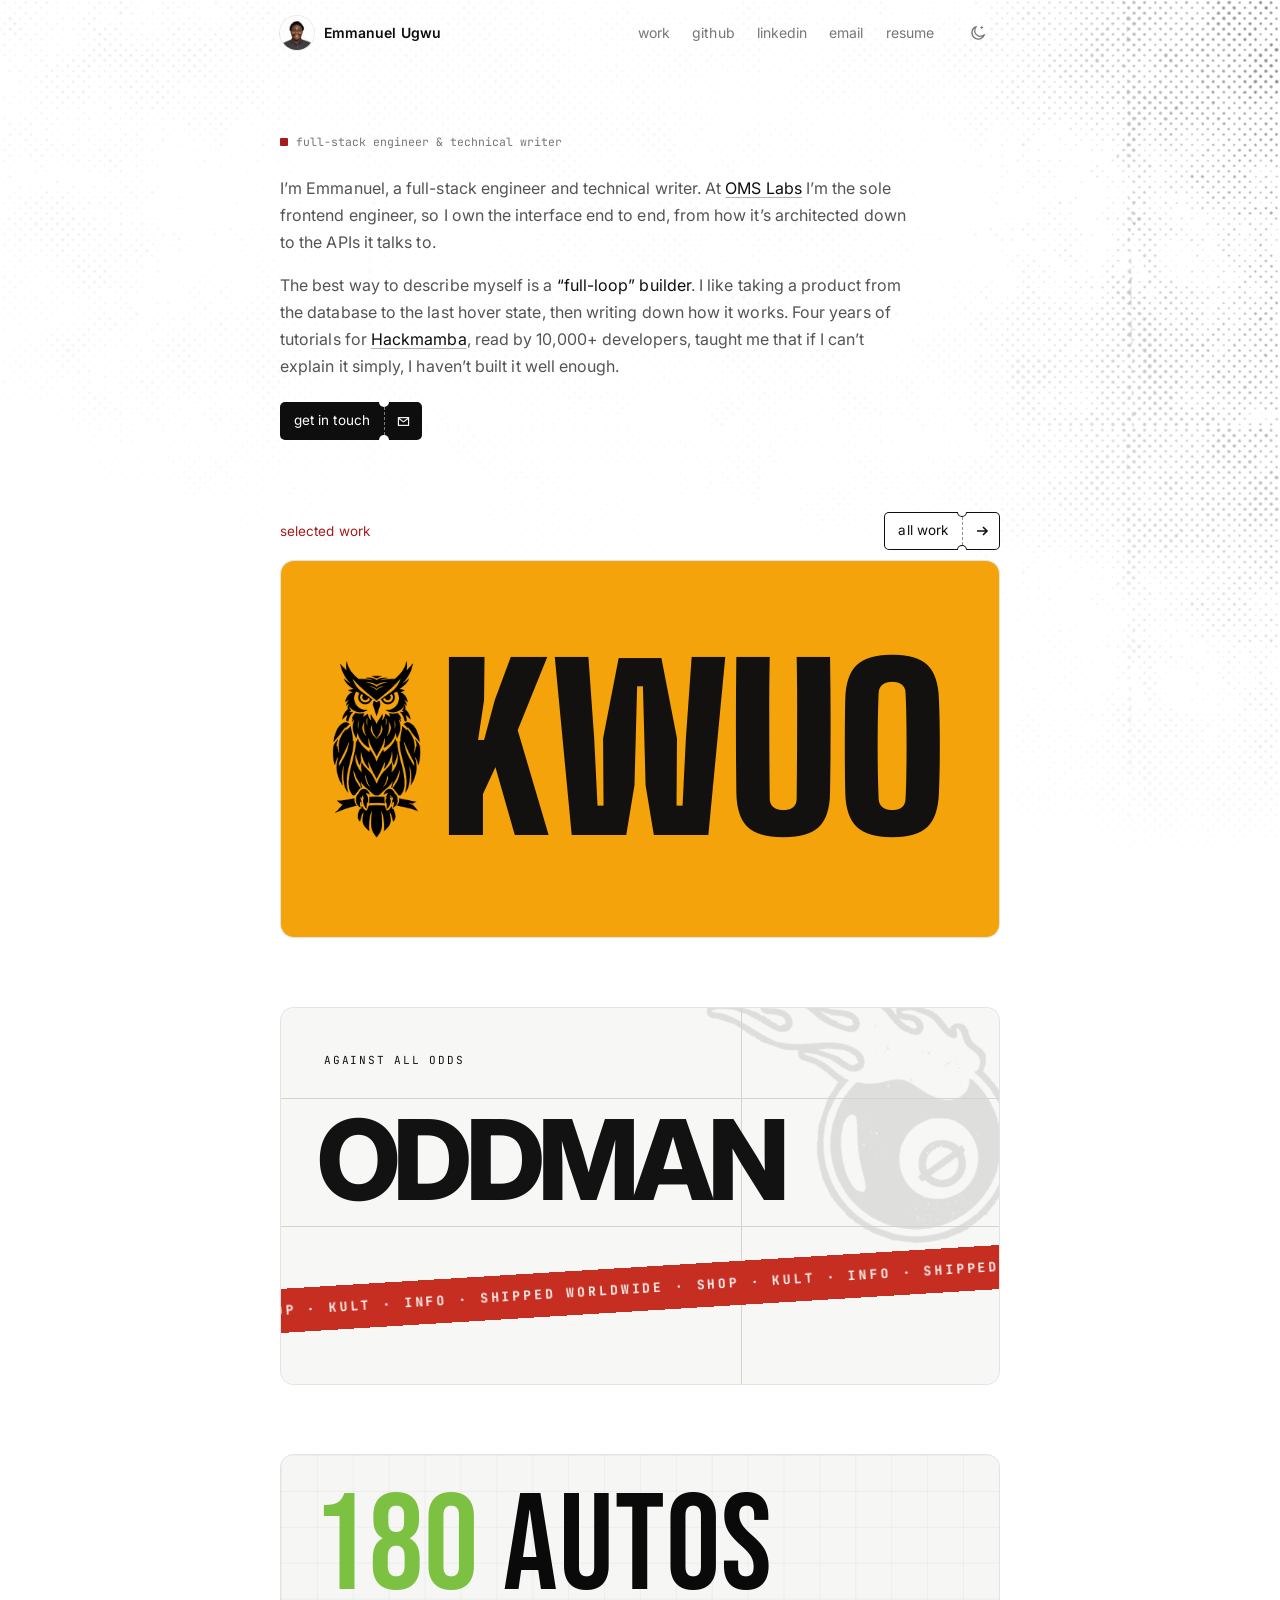
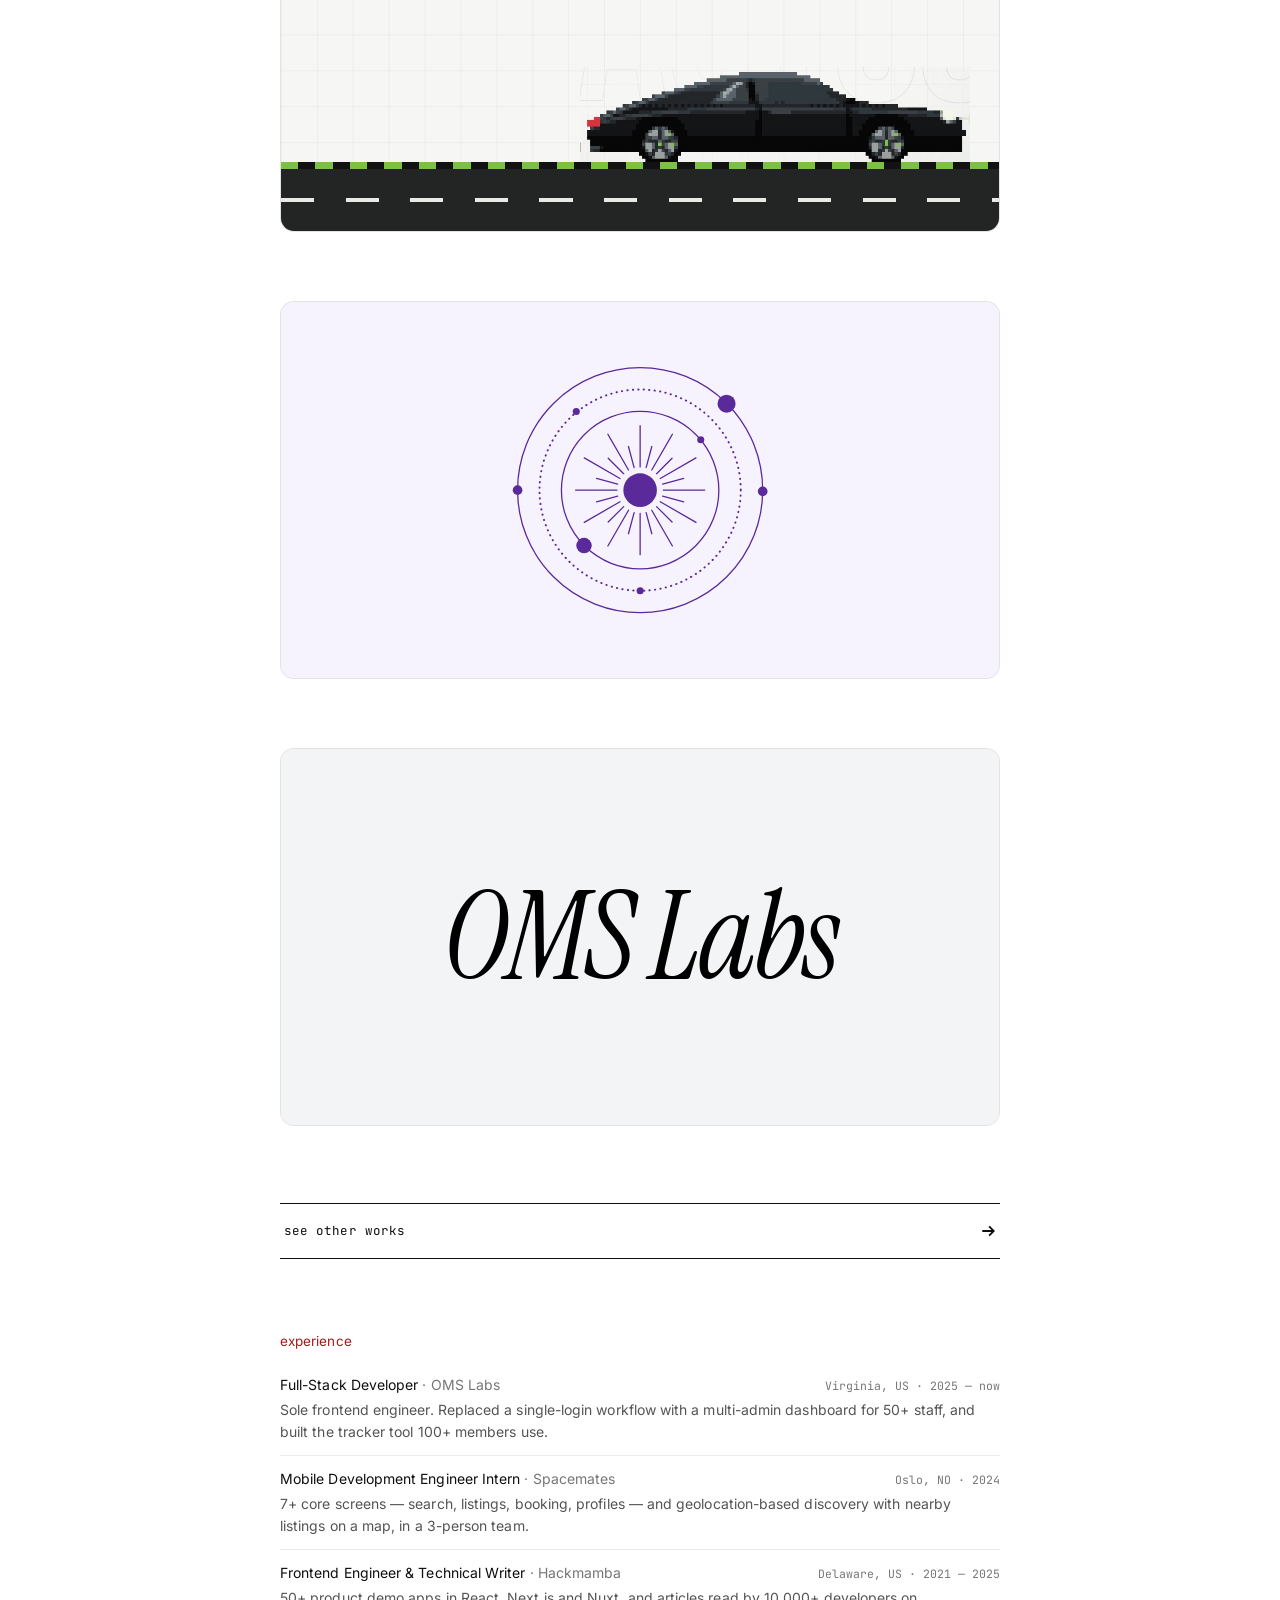
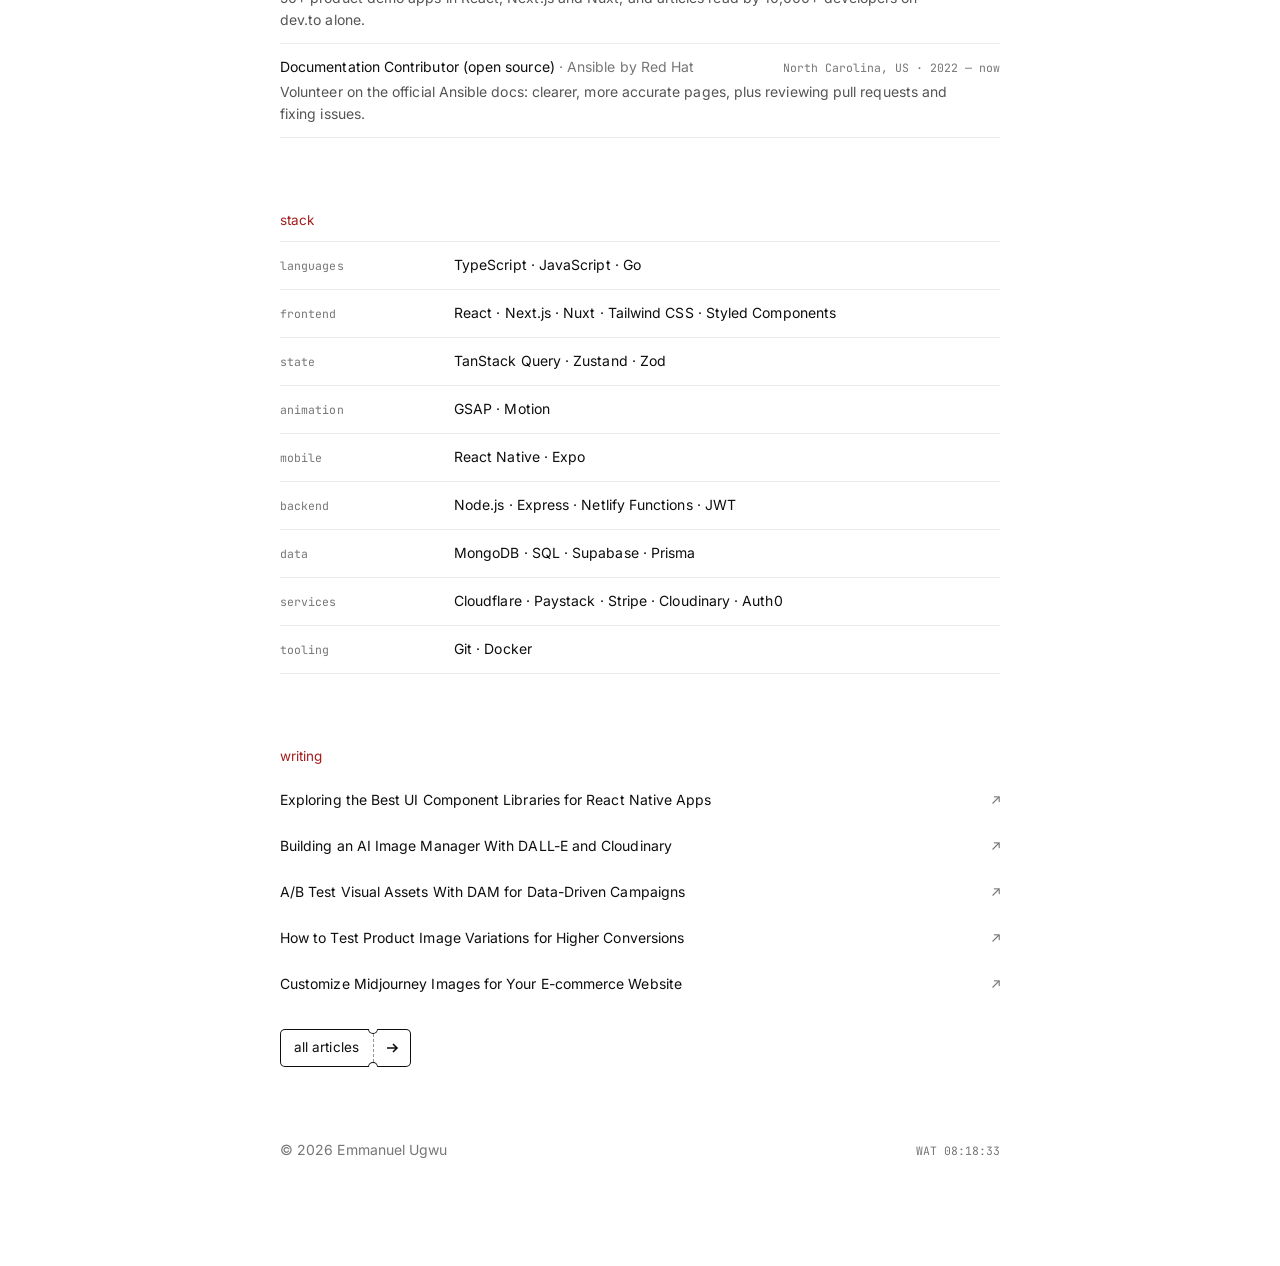
==== commit 58911510: "ü: left dot over the left stem" ====
--- a/index.html
+++ b/index.html
@@ -11,19 +11,19 @@
 <meta property="og:title" content="Emmanuel Ugwu — full-stack engineer &amp; technical writer">
 <meta property="og:description" content="Emmanuel Ugwu is a full-stack engineer and technical writer who builds products end to end — from the database to the last hover state.">
 <meta property="og:url" content="https://ugwu.netlify.app/">
-<meta property="og:image" content="https://ugwu.netlify.app/assets/og-image.png?v=2">
+<meta property="og:image" content="https://ugwu.netlify.app/assets/og-image.png?v=3">
 <meta property="og:image:width" content="1200">
 <meta property="og:image:height" content="630">
 <meta property="og:image:alt" content="Emmanuel Ugwu — full-stack engineer &amp; technical writer">
 <meta name="twitter:card" content="summary_large_image">
 <meta name="twitter:title" content="Emmanuel Ugwu — full-stack engineer &amp; technical writer">
 <meta name="twitter:description" content="Emmanuel Ugwu is a full-stack engineer and technical writer who builds products end to end — from the database to the last hover state.">
-<meta name="twitter:image" content="https://ugwu.netlify.app/assets/og-image.png?v=2">
+<meta name="twitter:image" content="https://ugwu.netlify.app/assets/og-image.png?v=3">
 <meta name="theme-color" content="#ffffff">
 <link rel="apple-touch-icon" href="assets/apple-touch-icon.png">
 <link rel="canonical" href="https://ugwu.netlify.app/">
 <!-- /social -->
-<link rel="icon" href="favicon.svg?v=5" type="image/svg+xml">
+<link rel="icon" href="favicon.svg?v=6" type="image/svg+xml">
 <link rel="preconnect" href="https://fonts.googleapis.com">
 <link rel="preconnect" href="https://fonts.gstatic.com" crossorigin>
 <link rel="stylesheet" href="https://fonts.googleapis.com/css2?family=Bebas+Neue&family=Big+Shoulders+Display:wght@900&family=Instrument+Serif:ital@1&family=Inter:wght@400;500;600;700;800&family=JetBrains+Mono:wght@400;500;700&display=swap">
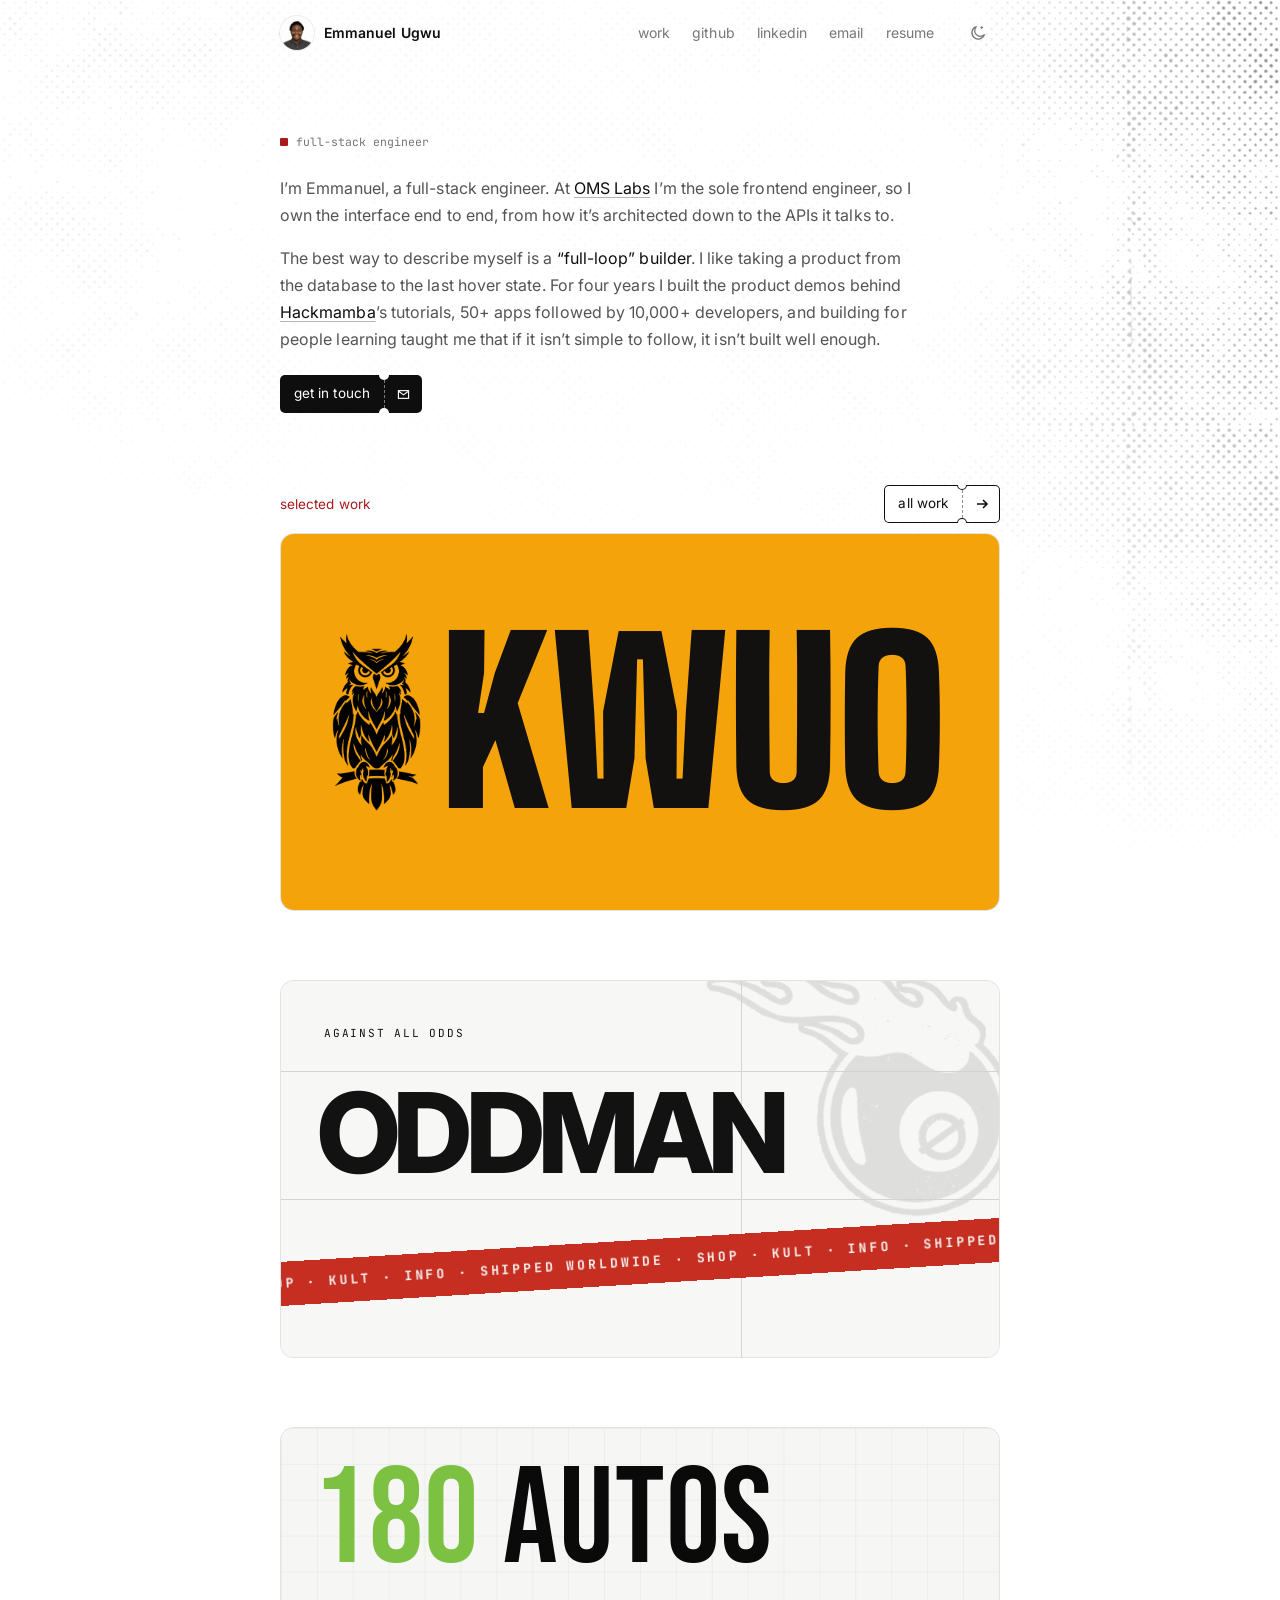
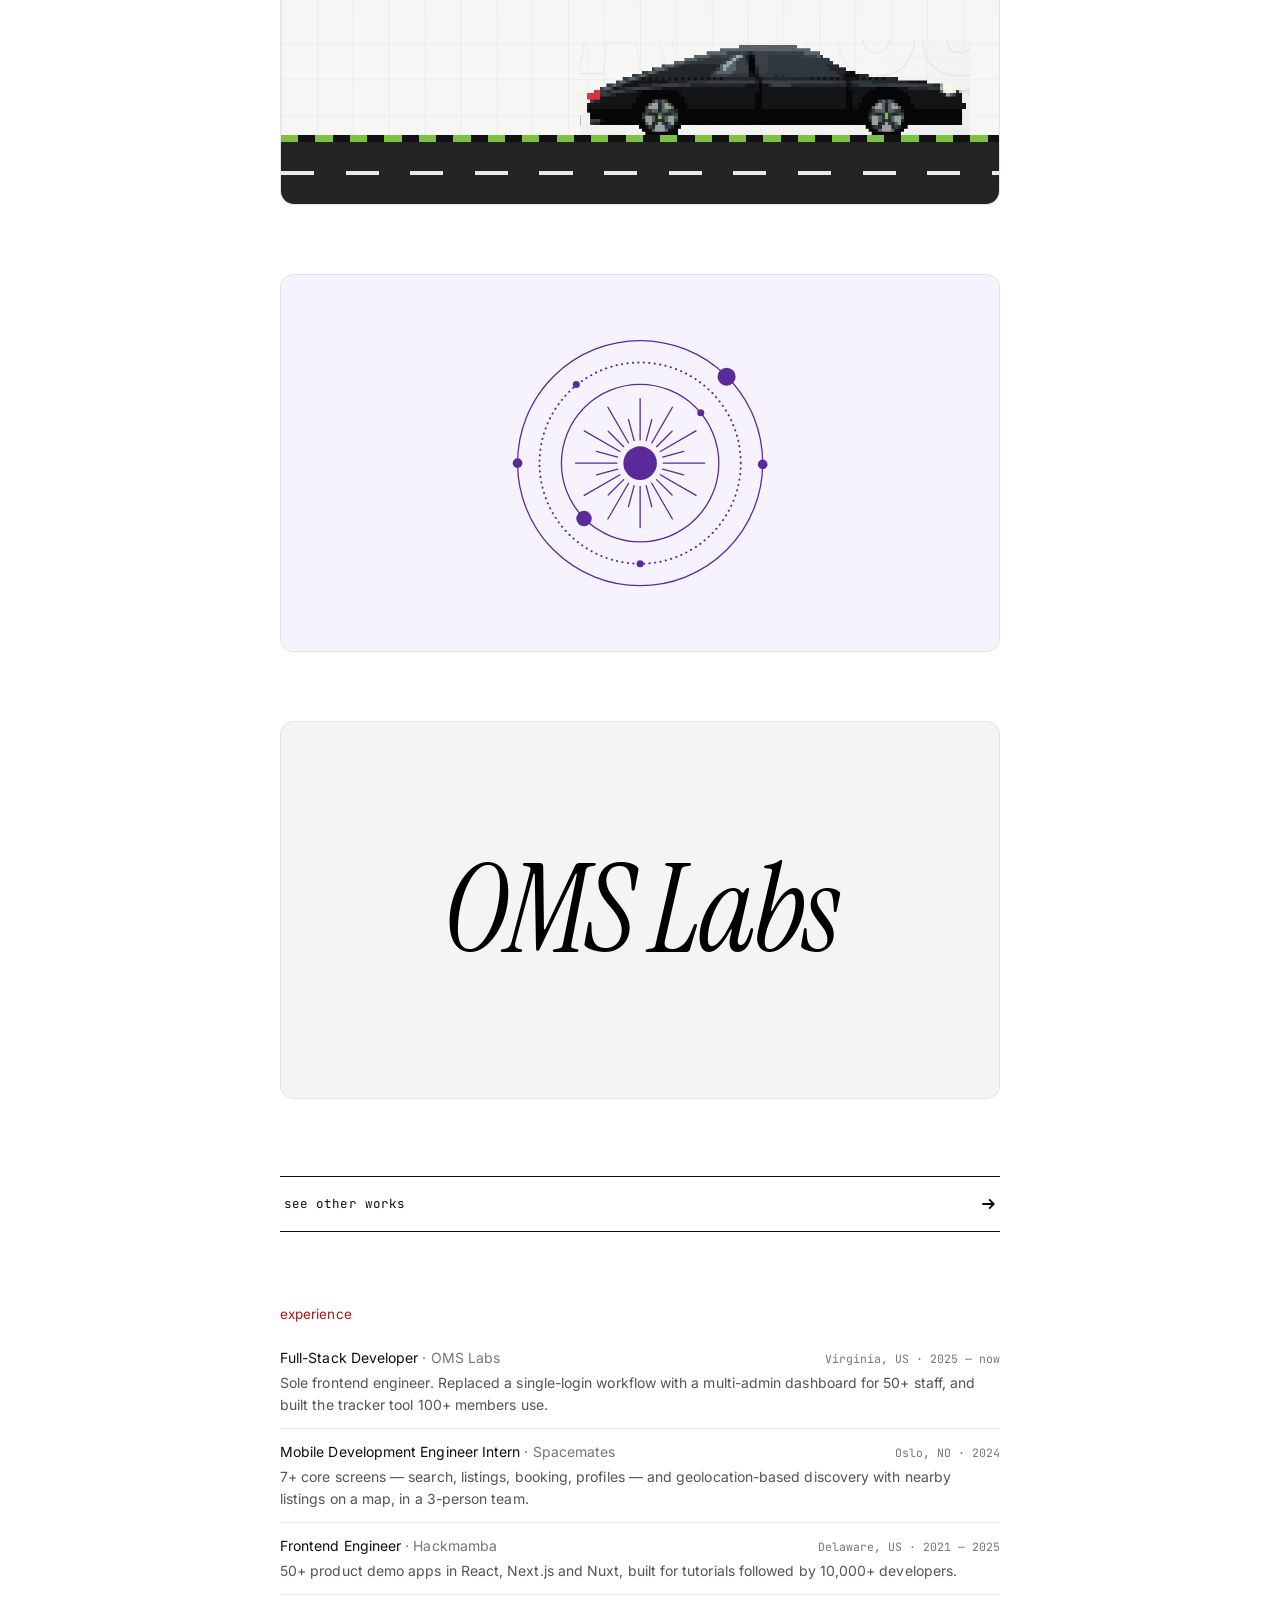
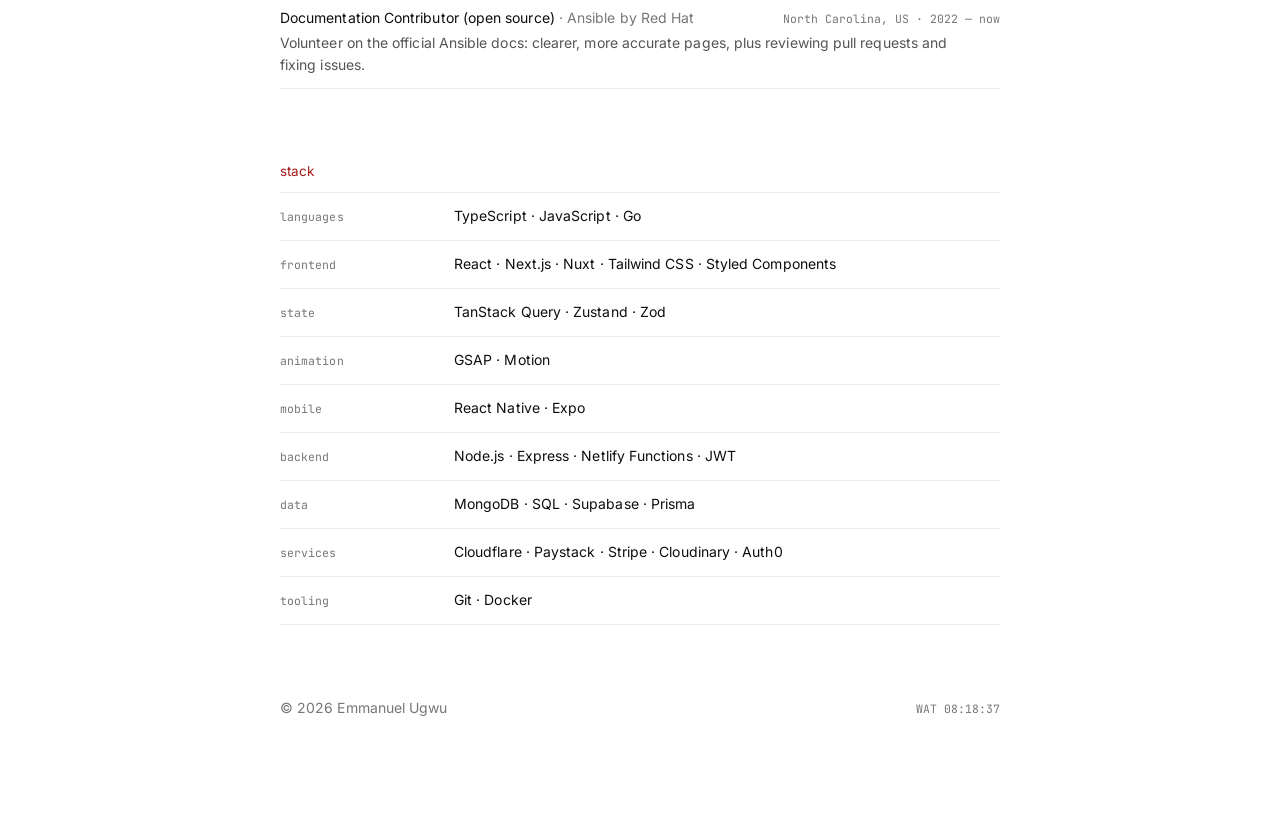
==== commit 81a1663c: "Engineering-only: hide writing, drop technical writer, Hackmamba demos" ====
--- a/index.html
+++ b/index.html
@@ -3,22 +3,22 @@
 <head>
 <meta charset="utf-8">
 <meta name="viewport" content="width=device-width, initial-scale=1">
-<title>Emmanuel Ugwu — full-stack engineer &amp; technical writer</title>
-<meta name="description" content="Emmanuel Ugwu is a full-stack engineer and technical writer who builds products end to end — from the database to the last hover state.">
+<title>Emmanuel Ugwu — full-stack engineer</title>
+<meta name="description" content="Emmanuel Ugwu is a full-stack engineer who builds products end to end — from the database to the last hover state.">
 <!-- social -->
 <meta property="og:type" content="website">
 <meta property="og:site_name" content="Emmanuel Ugwu">
-<meta property="og:title" content="Emmanuel Ugwu — full-stack engineer &amp; technical writer">
-<meta property="og:description" content="Emmanuel Ugwu is a full-stack engineer and technical writer who builds products end to end — from the database to the last hover state.">
+<meta property="og:title" content="Emmanuel Ugwu — full-stack engineer">
+<meta property="og:description" content="Emmanuel Ugwu is a full-stack engineer who builds products end to end — from the database to the last hover state.">
 <meta property="og:url" content="https://ugwu.netlify.app/">
-<meta property="og:image" content="https://ugwu.netlify.app/assets/og-image.png?v=3">
+<meta property="og:image" content="https://ugwu.netlify.app/assets/og-image.png?v=4">
 <meta property="og:image:width" content="1200">
 <meta property="og:image:height" content="630">
-<meta property="og:image:alt" content="Emmanuel Ugwu — full-stack engineer &amp; technical writer">
+<meta property="og:image:alt" content="Emmanuel Ugwu — full-stack engineer">
 <meta name="twitter:card" content="summary_large_image">
-<meta name="twitter:title" content="Emmanuel Ugwu — full-stack engineer &amp; technical writer">
-<meta name="twitter:description" content="Emmanuel Ugwu is a full-stack engineer and technical writer who builds products end to end — from the database to the last hover state.">
-<meta name="twitter:image" content="https://ugwu.netlify.app/assets/og-image.png?v=3">
+<meta name="twitter:title" content="Emmanuel Ugwu — full-stack engineer">
+<meta name="twitter:description" content="Emmanuel Ugwu is a full-stack engineer who builds products end to end — from the database to the last hover state.">
+<meta name="twitter:image" content="https://ugwu.netlify.app/assets/og-image.png?v=4">
 <meta name="theme-color" content="#ffffff">
 <link rel="apple-touch-icon" href="assets/apple-touch-icon.png">
 <link rel="canonical" href="https://ugwu.netlify.app/">
@@ -56,11 +56,11 @@
 <main class="home">
 
   <section class="col hero appear" style="--i:0">
-    <p class="tag-line mono"><span class="square" aria-hidden="true"></span>full-stack engineer &amp; technical writer</p>
+    <p class="tag-line mono"><span class="square" aria-hidden="true"></span>full-stack engineer</p>
     <h1 class="sr-only">Emmanuel Ugwu</h1>
     <div class="bio">
-      <p>I’m Emmanuel, a full-stack engineer and technical writer. At <a class="ul" href="https://omslabsprojects.com" target="_blank" rel="noopener">OMS Labs</a> I’m the sole frontend engineer, so I own the interface end to end, from how it’s architected down to the APIs it talks to.</p>
-      <p>The best way to describe myself is a <em>“full-loop” builder</em>. I like taking a product from the database to the last hover state, then writing down how it works. Four years of tutorials for <a class="ul" href="https://hackmamba.io" target="_blank" rel="noopener">Hackmamba</a>, read by 10,000+ developers, taught me that if I can’t explain it simply, I haven’t built it well enough.</p>
+      <p>I’m Emmanuel, a full-stack engineer. At <a class="ul" href="https://omslabsprojects.com" target="_blank" rel="noopener">OMS Labs</a> I’m the sole frontend engineer, so I own the interface end to end, from how it’s architected down to the APIs it talks to.</p>
+      <p>The best way to describe myself is a <em>“full-loop” builder</em>. I like taking a product from the database to the last hover state. For four years I built the product demos behind <a class="ul" href="https://hackmamba.io" target="_blank" rel="noopener">Hackmamba</a>’s tutorials, 50+ apps followed by 10,000+ developers, and building for people learning taught me that if it isn’t simple to follow, it isn’t built well enough.</p>
     </div>
     <div>
       <a class="tk tk--invert" data-email href="#">
@@ -92,11 +92,13 @@
     <div class="srows" data-stack></div>
   </section>
 
+  <!-- writing: hidden for now — uncomment to bring the articles back (links live in js/data.js)
   <section id="writing" class="col appear" style="--i:6">
     <h2 class="lbl">writing</h2>
     <div data-articles></div>
     <div style="margin-top:22px"><a class="tk tk--outline" data-all-articles href="#" target="_blank" rel="noopener"><span class="t">all articles</span><span class="i" aria-hidden="true"><svg class="arw" width="14" height="14" viewBox="0 0 14 14" fill="none"><path d="M2 7h10M8 3l4 4-4 4" stroke="currentColor" stroke-width="1.6"></path></svg></span></a></div>
   </section>
+  -->
 
   <footer class="col foot">
     <span>© 2026 Emmanuel Ugwu</span>
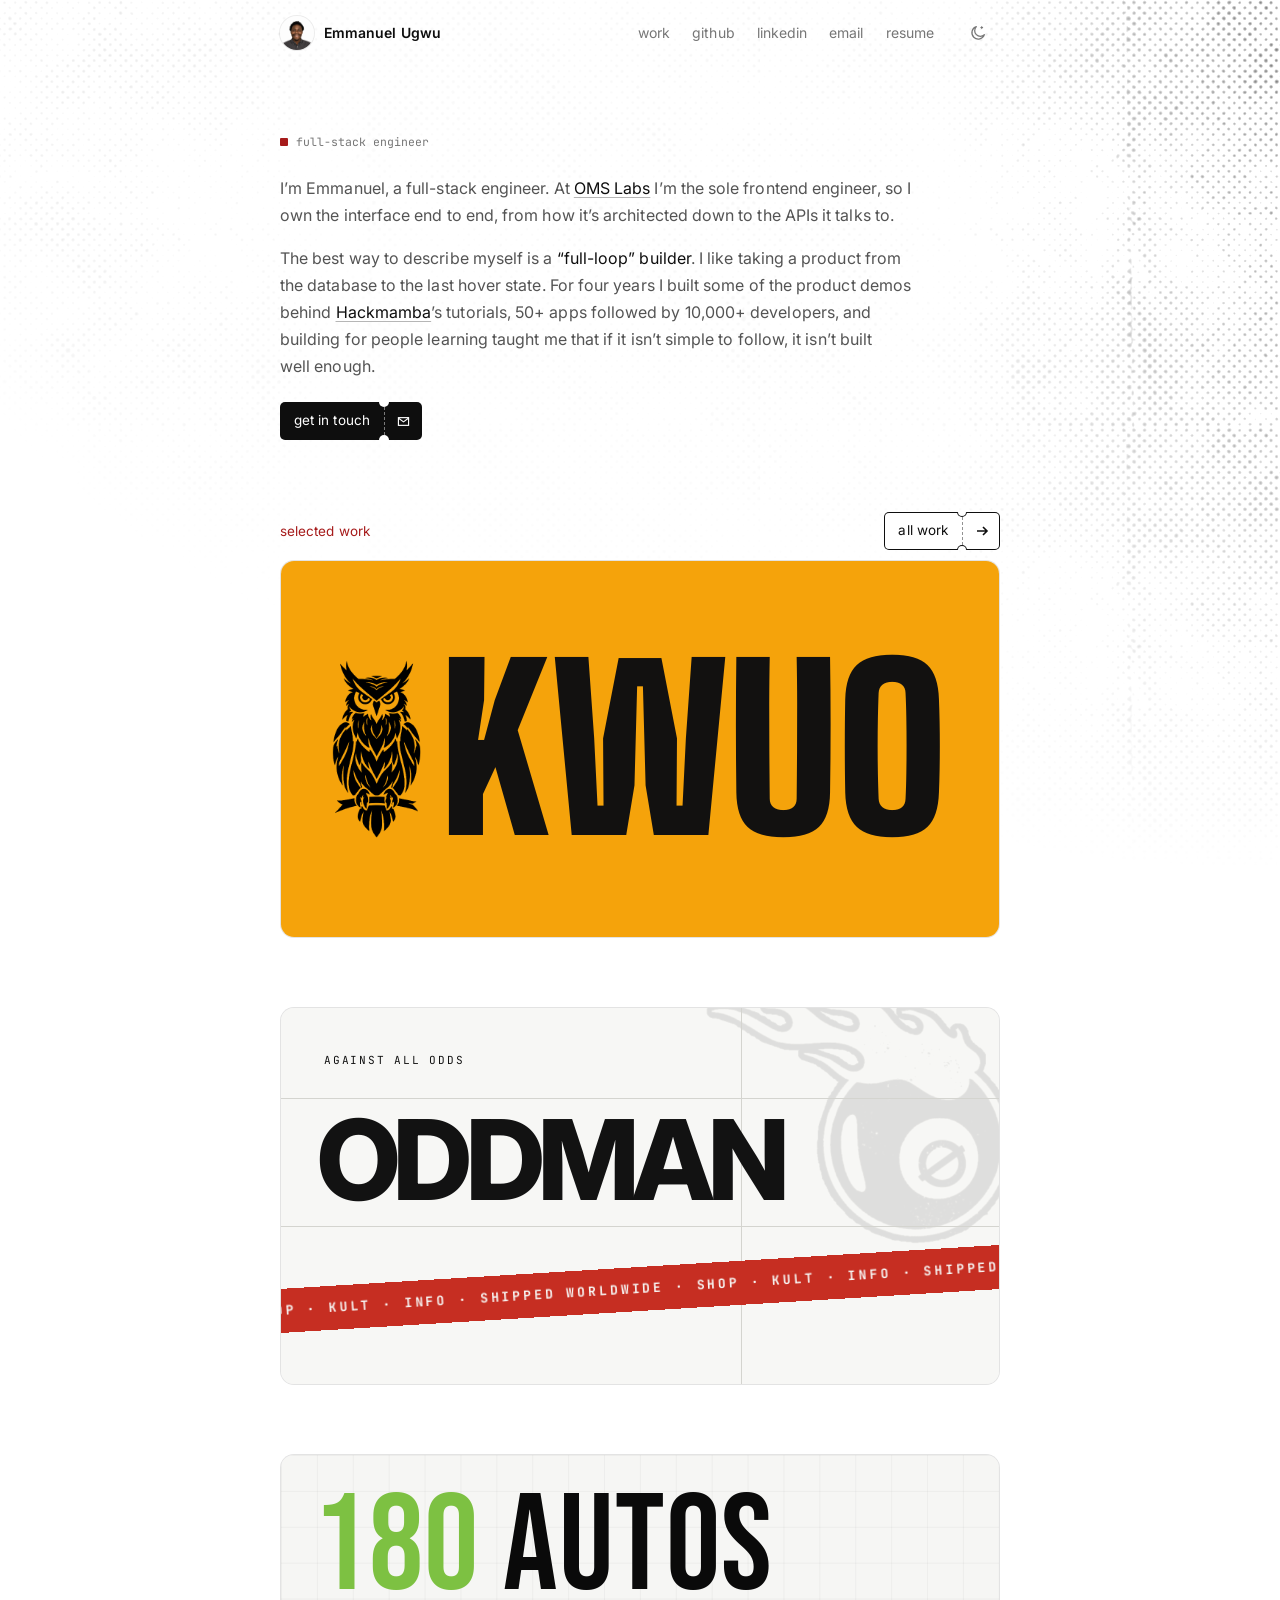
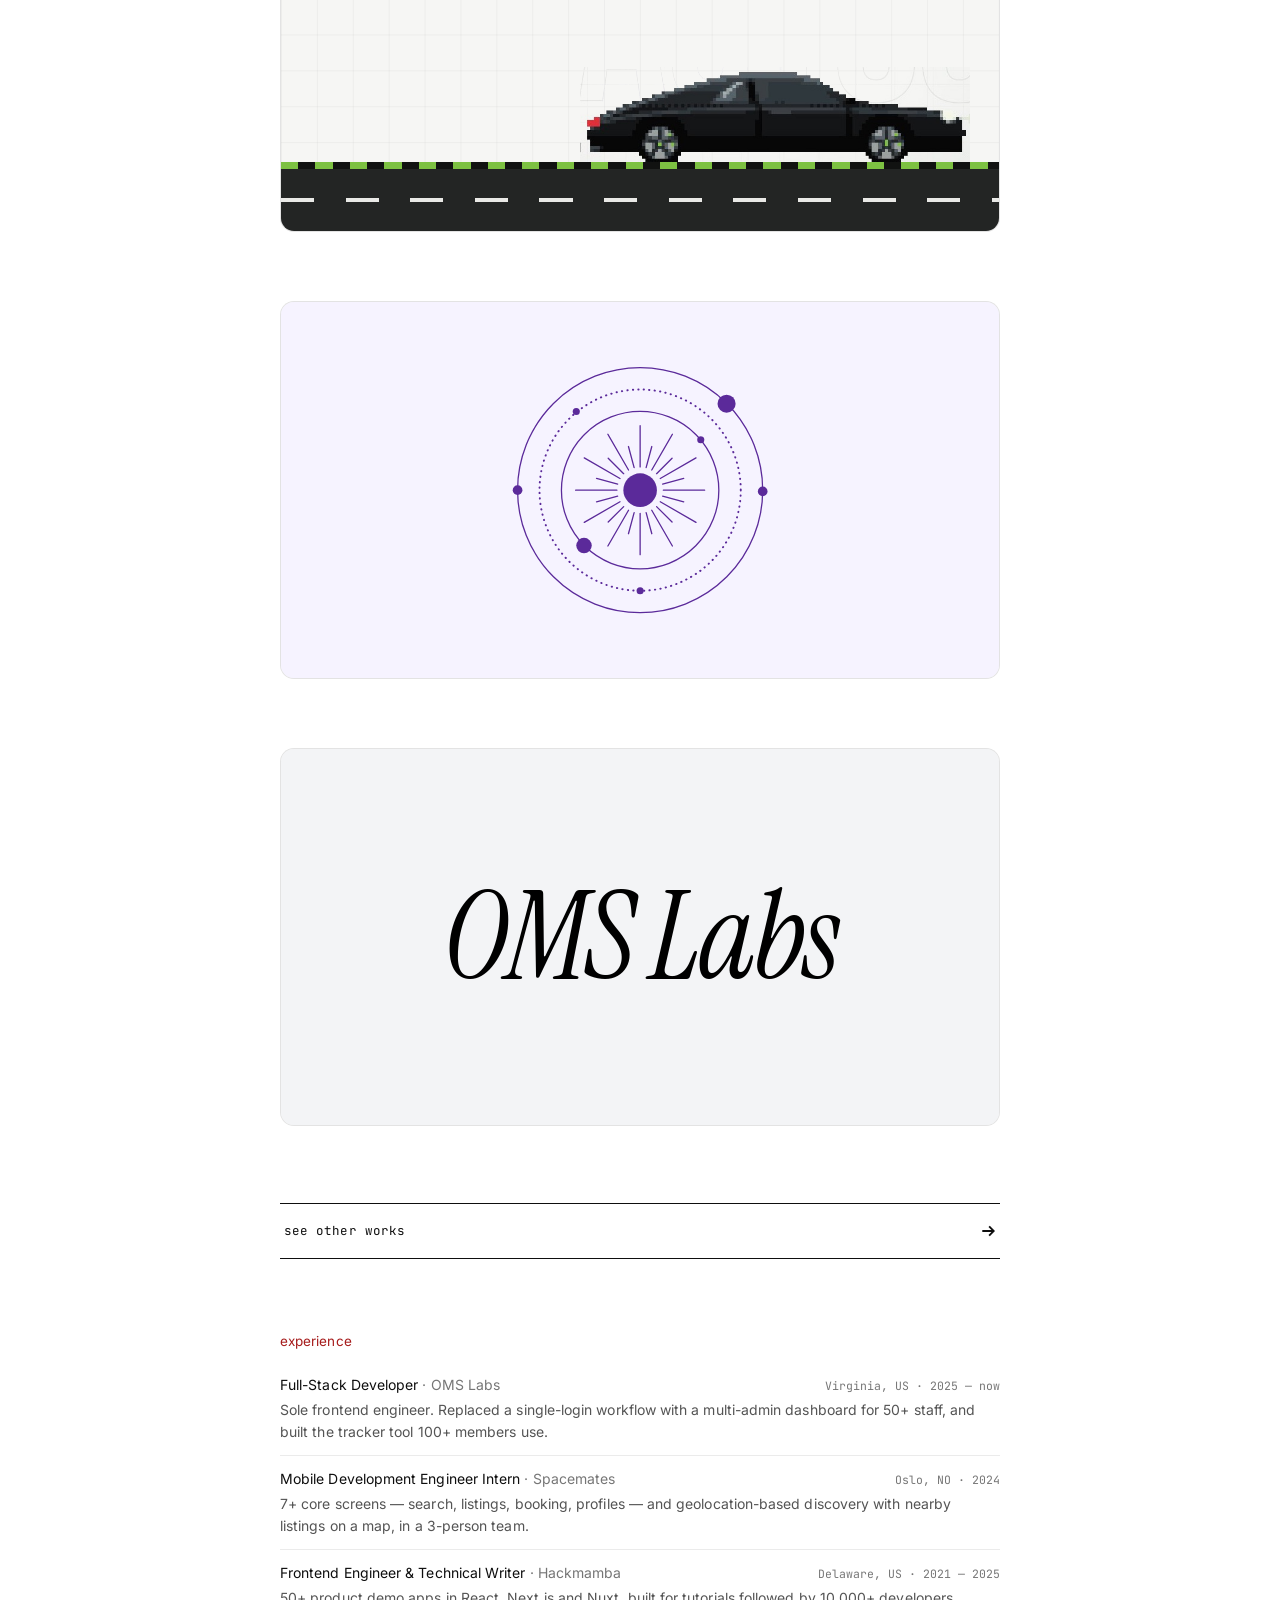
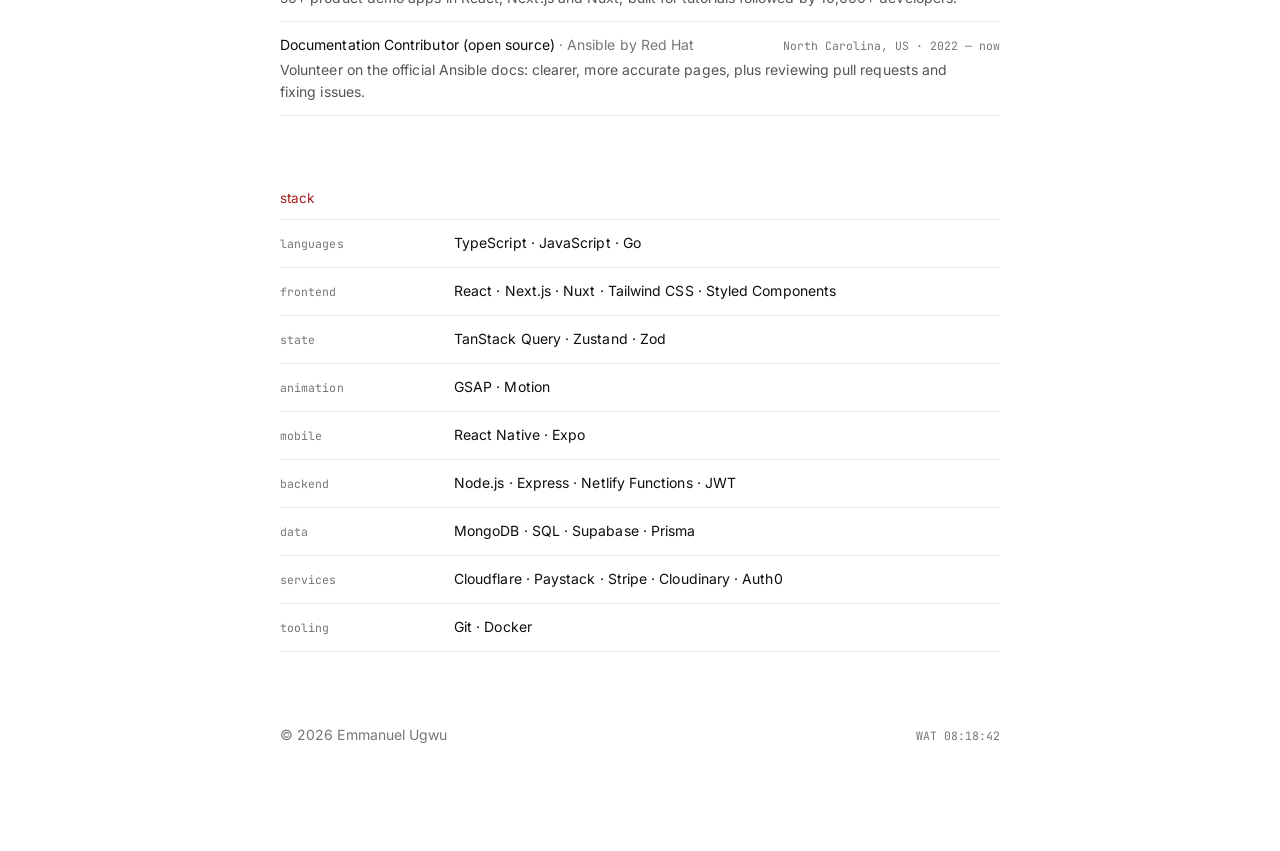
==== commit 8391d738: "Bio wording; Hackmamba title" ====
--- a/index.html
+++ b/index.html
@@ -60,7 +60,7 @@
     <h1 class="sr-only">Emmanuel Ugwu</h1>
     <div class="bio">
       <p>I’m Emmanuel, a full-stack engineer. At <a class="ul" href="https://omslabsprojects.com" target="_blank" rel="noopener">OMS Labs</a> I’m the sole frontend engineer, so I own the interface end to end, from how it’s architected down to the APIs it talks to.</p>
-      <p>The best way to describe myself is a <em>“full-loop” builder</em>. I like taking a product from the database to the last hover state. For four years I built the product demos behind <a class="ul" href="https://hackmamba.io" target="_blank" rel="noopener">Hackmamba</a>’s tutorials, 50+ apps followed by 10,000+ developers, and building for people learning taught me that if it isn’t simple to follow, it isn’t built well enough.</p>
+      <p>The best way to describe myself is a <em>“full-loop” builder</em>. I like taking a product from the database to the last hover state. For four years I built some of the product demos behind <a class="ul" href="https://hackmamba.io" target="_blank" rel="noopener">Hackmamba</a>’s tutorials, 50+ apps followed by 10,000+ developers, and building for people learning taught me that if it isn’t simple to follow, it isn’t built well enough.</p>
     </div>
     <div>
       <a class="tk tk--invert" data-email href="#">
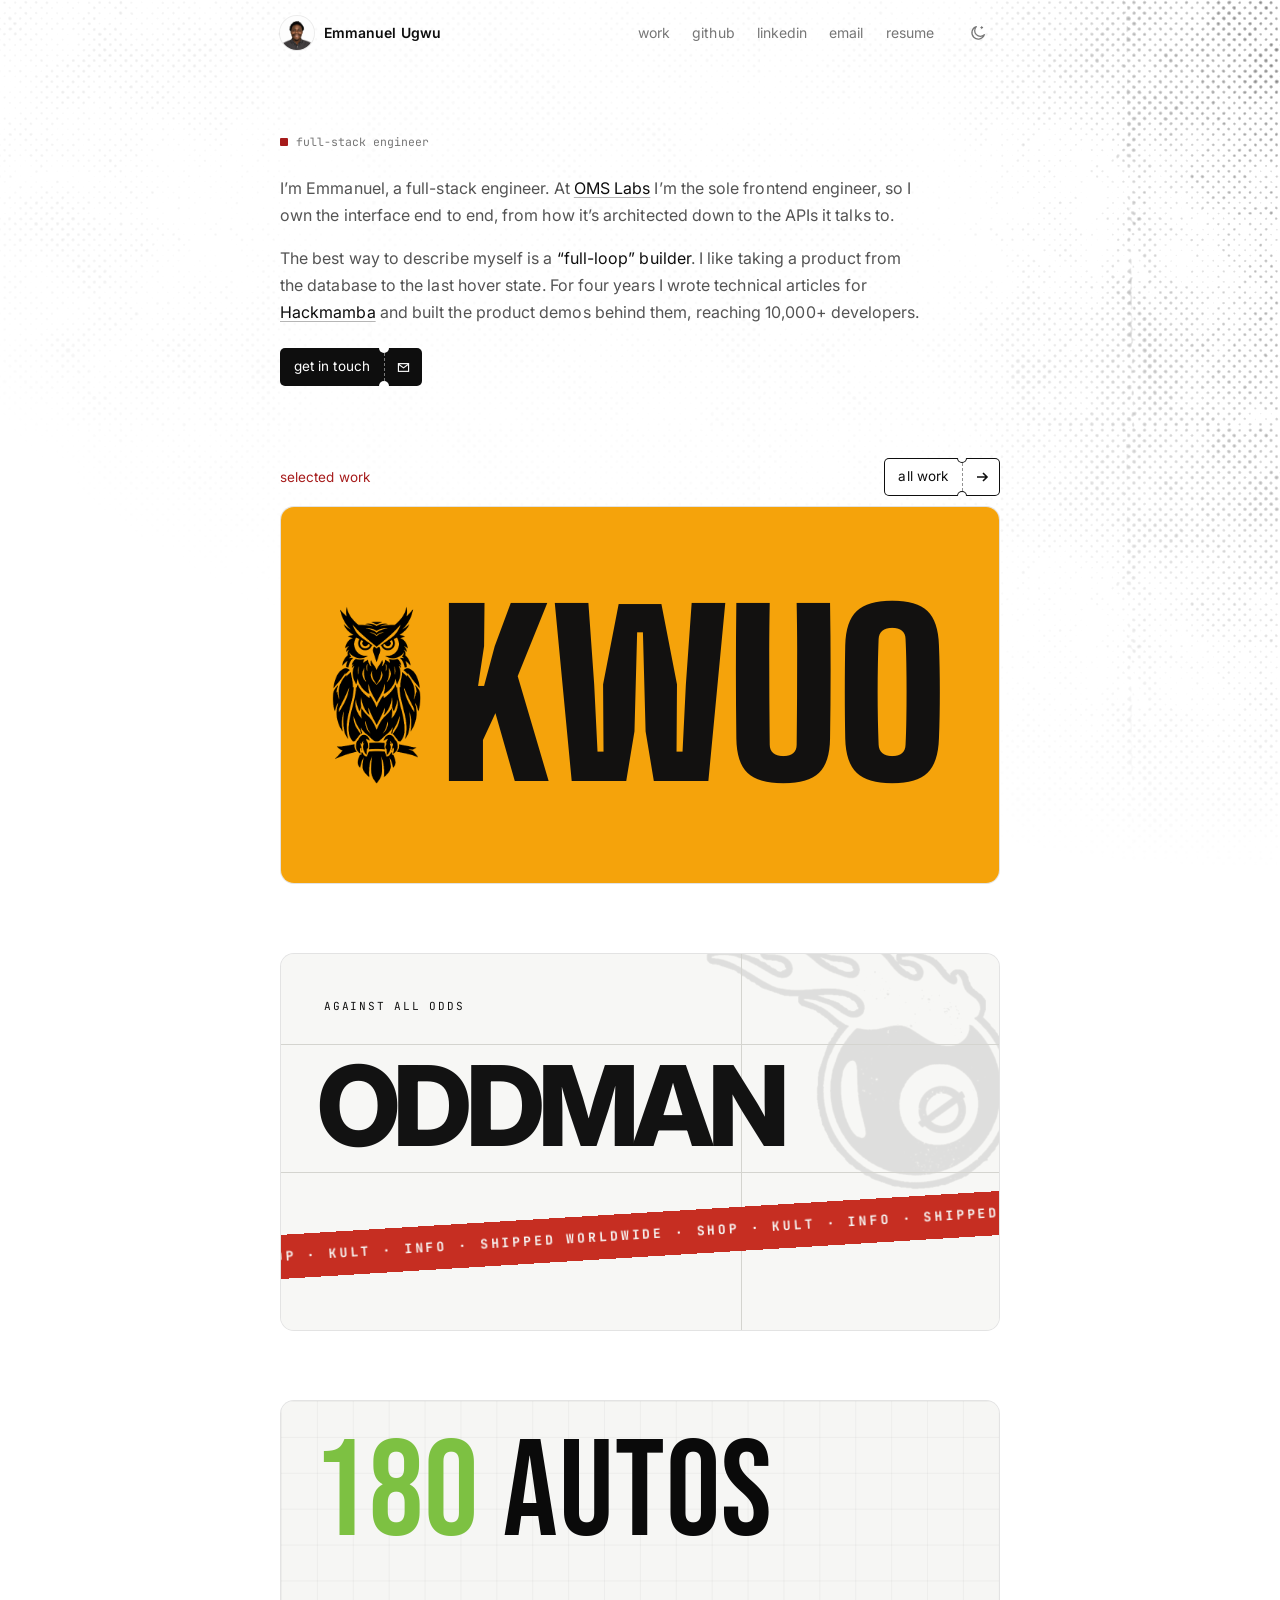
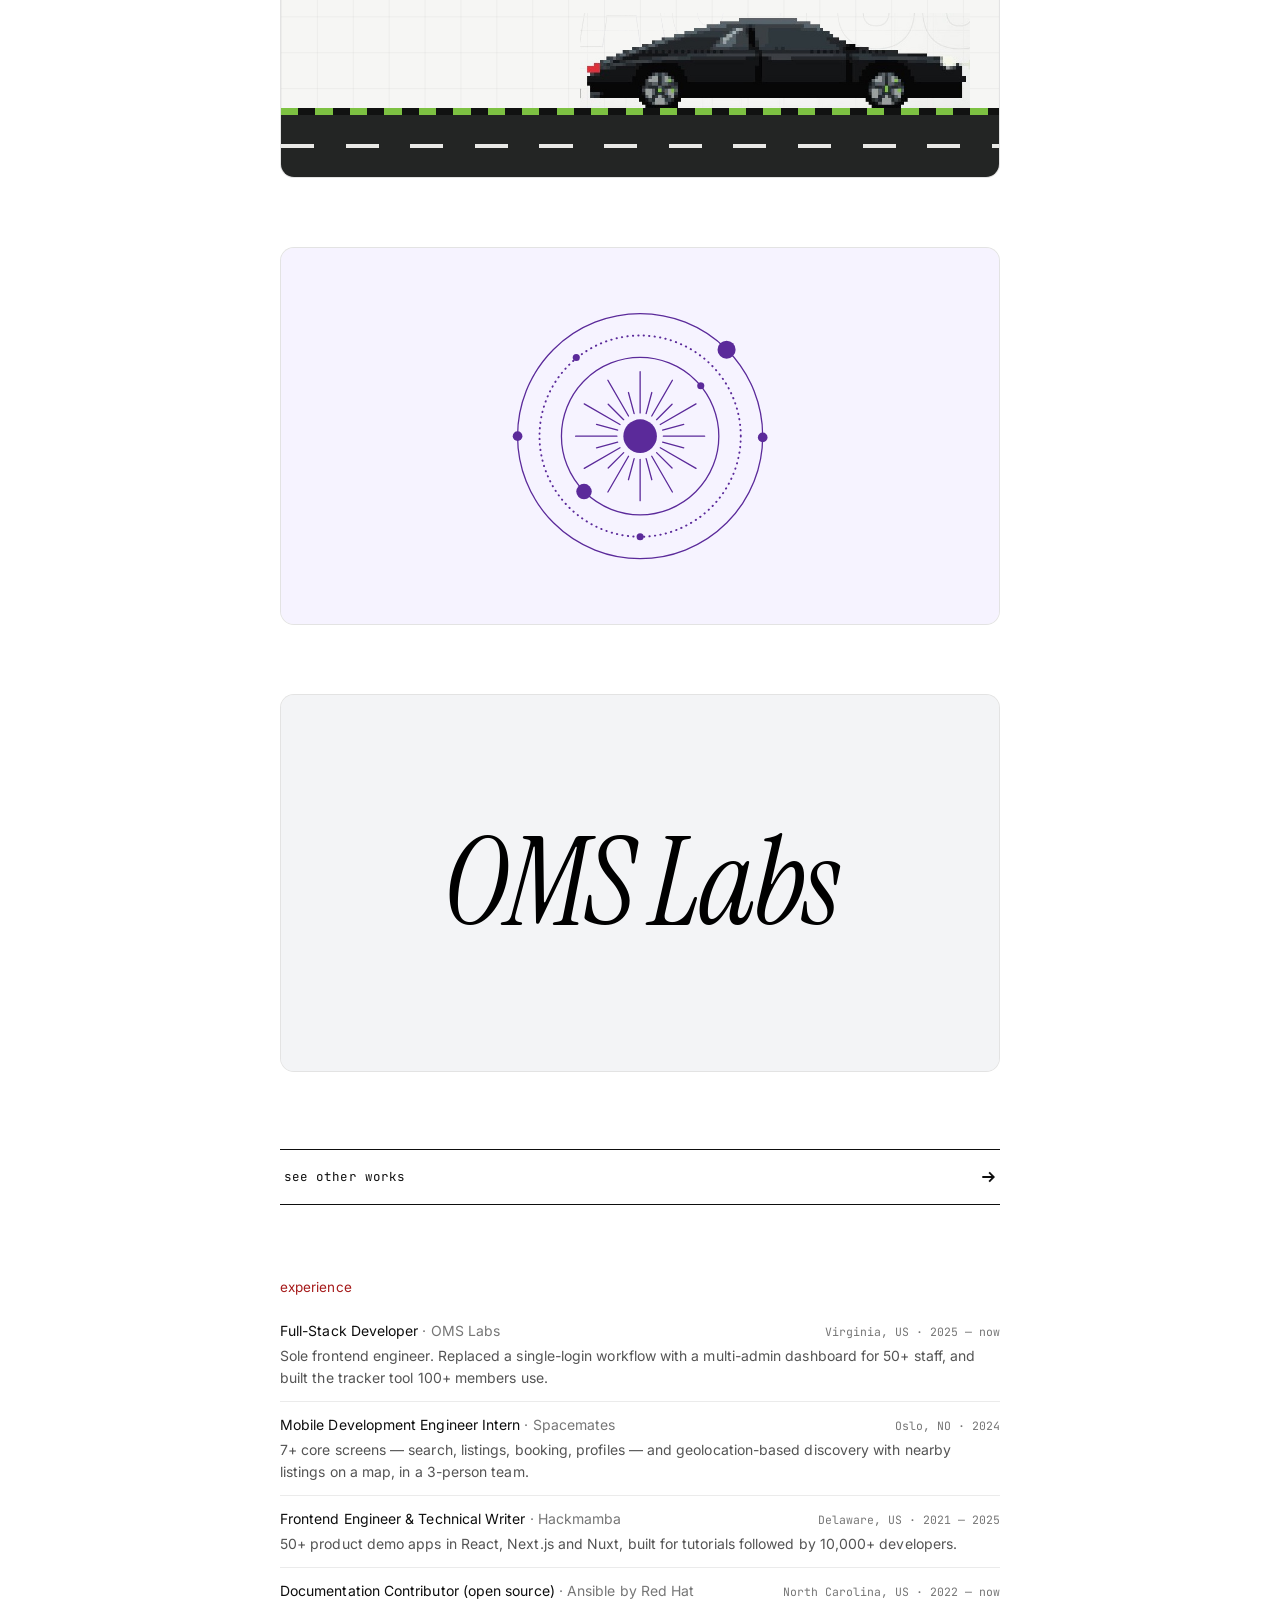
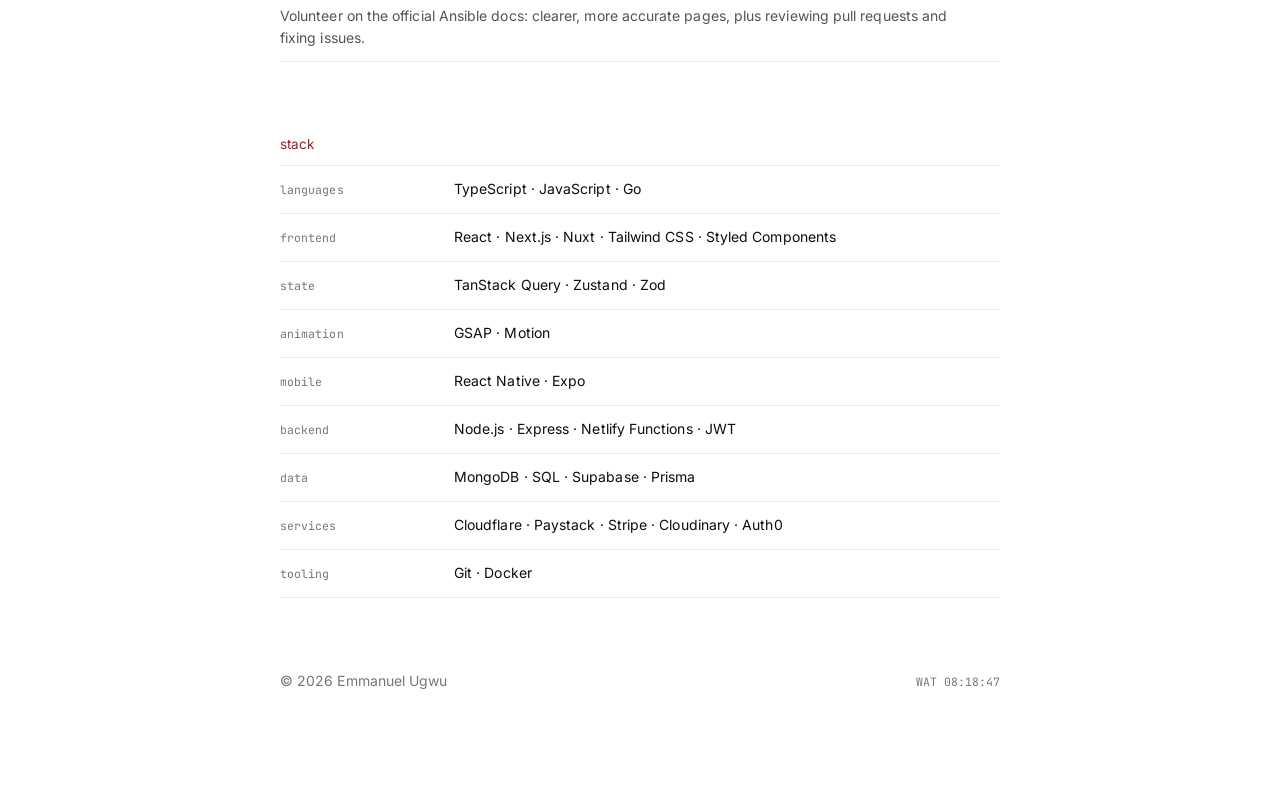
==== commit 855ba384: "Bio: Hackmamba line" ====
--- a/index.html
+++ b/index.html
@@ -1,98 +1,252 @@
 <!doctype html>
 <html lang="en">
-<head>
-<meta charset="utf-8">
-<meta name="viewport" content="width=device-width, initial-scale=1">
-<title>Emmanuel Ugwu — full-stack engineer</title>
-<meta name="description" content="Emmanuel Ugwu is a full-stack engineer who builds products end to end — from the database to the last hover state.">
-<!-- social -->
-<meta property="og:type" content="website">
-<meta property="og:site_name" content="Emmanuel Ugwu">
-<meta property="og:title" content="Emmanuel Ugwu — full-stack engineer">
-<meta property="og:description" content="Emmanuel Ugwu is a full-stack engineer who builds products end to end — from the database to the last hover state.">
-<meta property="og:url" content="https://ugwu.netlify.app/">
-<meta property="og:image" content="https://ugwu.netlify.app/assets/og-image.png?v=4">
-<meta property="og:image:width" content="1200">
-<meta property="og:image:height" content="630">
-<meta property="og:image:alt" content="Emmanuel Ugwu — full-stack engineer">
-<meta name="twitter:card" content="summary_large_image">
-<meta name="twitter:title" content="Emmanuel Ugwu — full-stack engineer">
-<meta name="twitter:description" content="Emmanuel Ugwu is a full-stack engineer who builds products end to end — from the database to the last hover state.">
-<meta name="twitter:image" content="https://ugwu.netlify.app/assets/og-image.png?v=4">
-<meta name="theme-color" content="#ffffff">
-<link rel="apple-touch-icon" href="assets/apple-touch-icon.png">
-<link rel="canonical" href="https://ugwu.netlify.app/">
-<!-- /social -->
-<link rel="icon" href="favicon.svg?v=6" type="image/svg+xml">
-<link rel="preconnect" href="https://fonts.googleapis.com">
-<link rel="preconnect" href="https://fonts.gstatic.com" crossorigin>
-<link rel="stylesheet" href="https://fonts.googleapis.com/css2?family=Bebas+Neue&family=Big+Shoulders+Display:wght@900&family=Instrument+Serif:ital@1&family=Inter:wght@400;500;600;700;800&family=JetBrains+Mono:wght@400;500;700&display=swap">
-<link rel="stylesheet" href="css/styles.css">
-<script>
-  (function () {
-    var t; try { t = localStorage.getItem('theme'); } catch (e) {}
-    if (!t) t = window.matchMedia && matchMedia('(prefers-color-scheme: dark)').matches ? 'dark' : 'light';
-    document.documentElement.setAttribute('data-theme', t);
-  })();
-</script>
-</head>
-<body>
-
-<header class="nav">
-  <a class="brand" href="index.html"><img src="assets/img/avatar.jpg" alt=""><span>Emmanuel Ugwu</span></a>
-  <nav class="nav-links" aria-label="Main">
-    <a class="navl" href="work.html">work</a>
-    <a class="navl" data-github href="#" target="_blank" rel="noopener">github</a>
-    <a class="navl" data-linkedin href="#" target="_blank" rel="noopener">linkedin</a>
-    <a class="navl" data-email href="#">email</a>
-    <a class="navl" data-resume href="#">resume</a>
-    <button class="theme" type="button" aria-label="Switch to dark mode">
-      <svg class="moon" width="18" height="18" viewBox="0 0 24 24" fill="none" stroke="currentColor" stroke-width="1.7" stroke-linecap="round" stroke-linejoin="round" aria-hidden="true"><path d="M20.5 14.2A8.5 8.5 0 1 1 9.8 3.5a6.8 6.8 0 0 0 10.7 10.7z"></path><path d="M17 3.5v2.4M15.8 4.7h2.4" stroke-width="1.4"></path></svg>
-      <svg class="sun" width="18" height="18" viewBox="0 0 24 24" fill="none" stroke="currentColor" stroke-width="1.7" stroke-linecap="round" aria-hidden="true"><circle cx="12" cy="12" r="4"></circle><g class="rays"><path d="M12 2.5v2M12 19.5v2M2.5 12h2M19.5 12h2M5.3 5.3l1.4 1.4M17.3 17.3l1.4 1.4M5.3 18.7l1.4-1.4M17.3 6.7l1.4-1.4"></path></g></svg>
-    </button>
-  </nav>
-</header>
-
-<main class="home">
-
-  <section class="col hero appear" style="--i:0">
-    <p class="tag-line mono"><span class="square" aria-hidden="true"></span>full-stack engineer</p>
-    <h1 class="sr-only">Emmanuel Ugwu</h1>
-    <div class="bio">
-      <p>I’m Emmanuel, a full-stack engineer. At <a class="ul" href="https://omslabsprojects.com" target="_blank" rel="noopener">OMS Labs</a> I’m the sole frontend engineer, so I own the interface end to end, from how it’s architected down to the APIs it talks to.</p>
-      <p>The best way to describe myself is a <em>“full-loop” builder</em>. I like taking a product from the database to the last hover state. For four years I built some of the product demos behind <a class="ul" href="https://hackmamba.io" target="_blank" rel="noopener">Hackmamba</a>’s tutorials, 50+ apps followed by 10,000+ developers, and building for people learning taught me that if it isn’t simple to follow, it isn’t built well enough.</p>
-    </div>
-    <div>
-      <a class="tk tk--invert" data-email href="#">
-        <span class="t">get in touch</span>
-        <span class="i" aria-hidden="true">
-          <svg class="from" width="13" height="13" viewBox="0 0 16 16" fill="none"><rect x="1.75" y="3.25" width="12.5" height="9.5" stroke="currentColor" stroke-width="1.4"></rect><path d="M2 4l6 4.5L14 4" stroke="currentColor" stroke-width="1.4"></path></svg>
-          <svg class="to" width="13" height="13" viewBox="0 0 14 14" fill="none"><path d="M4 10l6-6M5 4h5v5" stroke="currentColor" stroke-width="1.7"></path></svg>
-        </span>
-      </a>
-    </div>
-  </section>
-
-  <section id="work" class="col appear" style="--i:2">
-    <div class="section-head">
-      <h2 class="lbl">selected work</h2>
-      <a class="tk tk--outline" href="work.html"><span class="t">all work</span><span class="i" aria-hidden="true"><svg class="arw" width="14" height="14" viewBox="0 0 14 14" fill="none"><path d="M2 7h10M8 3l4 4-4 4" stroke="currentColor" stroke-width="1.6"></path></svg></span></a>
-    </div>
-    <div class="shots" data-selected-work></div>
-    <a class="bar" href="work.html" style="margin-top:28px"><span>see other works</span><svg class="arw" width="16" height="16" viewBox="0 0 14 14" fill="none" aria-hidden="true"><path d="M2 7h10M8 3l4 4-4 4" stroke="currentColor" stroke-width="1.6"></path></svg></a>
-  </section>
-
-  <section id="experience" class="col appear" style="--i:4">
-    <h2 class="lbl">experience</h2>
-    <div class="jobs" data-jobs></div>
-  </section>
-
-  <section id="stack" class="col appear" style="--i:5">
-    <h2 class="lbl">stack</h2>
-    <div class="srows" data-stack></div>
-  </section>
-
-  <!-- writing: hidden for now — uncomment to bring the articles back (links live in js/data.js)
+  <head>
+    <meta charset="utf-8" />
+    <meta name="viewport" content="width=device-width, initial-scale=1" />
+    <title>Emmanuel Ugwu — full-stack engineer</title>
+    <meta
+      name="description"
+      content="Emmanuel Ugwu is a full-stack engineer who builds products end to end — from the database to the last hover state."
+    />
+    <!-- social -->
+    <meta property="og:type" content="website" />
+    <meta property="og:site_name" content="Emmanuel Ugwu" />
+    <meta property="og:title" content="Emmanuel Ugwu — full-stack engineer" />
+    <meta
+      property="og:description"
+      content="Emmanuel Ugwu is a full-stack engineer who builds products end to end — from the database to the last hover state."
+    />
+    <meta property="og:url" content="https://ugwu.netlify.app/" />
+    <meta
+      property="og:image"
+      content="https://ugwu.netlify.app/assets/og-image.png?v=4"
+    />
+    <meta property="og:image:width" content="1200" />
+    <meta property="og:image:height" content="630" />
+    <meta
+      property="og:image:alt"
+      content="Emmanuel Ugwu — full-stack engineer"
+    />
+    <meta name="twitter:card" content="summary_large_image" />
+    <meta name="twitter:title" content="Emmanuel Ugwu — full-stack engineer" />
+    <meta
+      name="twitter:description"
+      content="Emmanuel Ugwu is a full-stack engineer who builds products end to end — from the database to the last hover state."
+    />
+    <meta
+      name="twitter:image"
+      content="https://ugwu.netlify.app/assets/og-image.png?v=4"
+    />
+    <meta name="theme-color" content="#ffffff" />
+    <link rel="apple-touch-icon" href="assets/apple-touch-icon.png" />
+    <link rel="canonical" href="https://ugwu.netlify.app/" />
+    <!-- /social -->
+    <link rel="icon" href="favicon.svg?v=6" type="image/svg+xml" />
+    <link rel="preconnect" href="https://fonts.googleapis.com" />
+    <link rel="preconnect" href="https://fonts.gstatic.com" crossorigin />
+    <link
+      rel="stylesheet"
+      href="https://fonts.googleapis.com/css2?family=Bebas+Neue&family=Big+Shoulders+Display:wght@900&family=Instrument+Serif:ital@1&family=Inter:wght@400;500;600;700;800&family=JetBrains+Mono:wght@400;500;700&display=swap"
+    />
+    <link rel="stylesheet" href="css/styles.css" />
+    <script>
+      (function () {
+        var t;
+        try {
+          t = localStorage.getItem("theme");
+        } catch (e) {}
+        if (!t)
+          t =
+            window.matchMedia &&
+            matchMedia("(prefers-color-scheme: dark)").matches
+              ? "dark"
+              : "light";
+        document.documentElement.setAttribute("data-theme", t);
+      })();
+    </script>
+  </head>
+  <body>
+    <header class="nav">
+      <a class="brand" href="index.html"
+        ><img src="assets/img/avatar.jpg" alt="" /><span>Emmanuel Ugwu</span></a
+      >
+      <nav class="nav-links" aria-label="Main">
+        <a class="navl" href="work.html">work</a>
+        <a class="navl" data-github href="#" target="_blank" rel="noopener"
+          >github</a
+        >
+        <a class="navl" data-linkedin href="#" target="_blank" rel="noopener"
+          >linkedin</a
+        >
+        <a class="navl" data-email href="#">email</a>
+        <a class="navl" data-resume href="#">resume</a>
+        <button class="theme" type="button" aria-label="Switch to dark mode">
+          <svg
+            class="moon"
+            width="18"
+            height="18"
+            viewBox="0 0 24 24"
+            fill="none"
+            stroke="currentColor"
+            stroke-width="1.7"
+            stroke-linecap="round"
+            stroke-linejoin="round"
+            aria-hidden="true"
+          >
+            <path
+              d="M20.5 14.2A8.5 8.5 0 1 1 9.8 3.5a6.8 6.8 0 0 0 10.7 10.7z"
+            ></path>
+            <path d="M17 3.5v2.4M15.8 4.7h2.4" stroke-width="1.4"></path>
+          </svg>
+          <svg
+            class="sun"
+            width="18"
+            height="18"
+            viewBox="0 0 24 24"
+            fill="none"
+            stroke="currentColor"
+            stroke-width="1.7"
+            stroke-linecap="round"
+            aria-hidden="true"
+          >
+            <circle cx="12" cy="12" r="4"></circle>
+            <g class="rays">
+              <path
+                d="M12 2.5v2M12 19.5v2M2.5 12h2M19.5 12h2M5.3 5.3l1.4 1.4M17.3 17.3l1.4 1.4M5.3 18.7l1.4-1.4M17.3 6.7l1.4-1.4"
+              ></path>
+            </g>
+          </svg>
+        </button>
+      </nav>
+    </header>
+
+    <main class="home">
+      <section class="col hero appear" style="--i: 0">
+        <p class="tag-line mono">
+          <span class="square" aria-hidden="true"></span>full-stack engineer
+        </p>
+        <h1 class="sr-only">Emmanuel Ugwu</h1>
+        <div class="bio">
+          <p>
+            I’m Emmanuel, a full-stack engineer. At
+            <a
+              class="ul"
+              href="https://omslabsprojects.com"
+              target="_blank"
+              rel="noopener"
+              >OMS Labs</a
+            >
+            I’m the sole frontend engineer, so I own the interface end to end,
+            from how it’s architected down to the APIs it talks to.
+          </p>
+          <p>
+            The best way to describe myself is a <em>“full-loop” builder</em>. I
+            like taking a product from the database to the last hover state. For
+            four years I wrote technical articles for
+            <a
+              class="ul"
+              href="https://hackmamba.io"
+              target="_blank"
+              rel="noopener"
+              >Hackmamba</a
+            >
+            and built the product demos behind them, reaching 10,000+
+            developers.
+          </p>
+        </div>
+        <div>
+          <a class="tk tk--invert" data-email href="#">
+            <span class="t">get in touch</span>
+            <span class="i" aria-hidden="true">
+              <svg
+                class="from"
+                width="13"
+                height="13"
+                viewBox="0 0 16 16"
+                fill="none"
+              >
+                <rect
+                  x="1.75"
+                  y="3.25"
+                  width="12.5"
+                  height="9.5"
+                  stroke="currentColor"
+                  stroke-width="1.4"
+                ></rect>
+                <path
+                  d="M2 4l6 4.5L14 4"
+                  stroke="currentColor"
+                  stroke-width="1.4"
+                ></path>
+              </svg>
+              <svg
+                class="to"
+                width="13"
+                height="13"
+                viewBox="0 0 14 14"
+                fill="none"
+              >
+                <path
+                  d="M4 10l6-6M5 4h5v5"
+                  stroke="currentColor"
+                  stroke-width="1.7"
+                ></path>
+              </svg>
+            </span>
+          </a>
+        </div>
+      </section>
+
+      <section id="work" class="col appear" style="--i: 2">
+        <div class="section-head">
+          <h2 class="lbl">selected work</h2>
+          <a class="tk tk--outline" href="work.html"
+            ><span class="t">all work</span
+            ><span class="i" aria-hidden="true"
+              ><svg
+                class="arw"
+                width="14"
+                height="14"
+                viewBox="0 0 14 14"
+                fill="none"
+              >
+                <path
+                  d="M2 7h10M8 3l4 4-4 4"
+                  stroke="currentColor"
+                  stroke-width="1.6"
+                ></path></svg></span
+          ></a>
+        </div>
+        <div class="shots" data-selected-work></div>
+        <a class="bar" href="work.html" style="margin-top: 28px"
+          ><span>see other works</span
+          ><svg
+            class="arw"
+            width="16"
+            height="16"
+            viewBox="0 0 14 14"
+            fill="none"
+            aria-hidden="true"
+          >
+            <path
+              d="M2 7h10M8 3l4 4-4 4"
+              stroke="currentColor"
+              stroke-width="1.6"
+            ></path></svg
+        ></a>
+      </section>
+
+      <section id="experience" class="col appear" style="--i: 4">
+        <h2 class="lbl">experience</h2>
+        <div class="jobs" data-jobs></div>
+      </section>
+
+      <section id="stack" class="col appear" style="--i: 5">
+        <h2 class="lbl">stack</h2>
+        <div class="srows" data-stack></div>
+      </section>
+
+      <!-- writing: hidden for now — uncomment to bring the articles back (links live in js/data.js)
   <section id="writing" class="col appear" style="--i:6">
     <h2 class="lbl">writing</h2>
     <div data-articles></div>
@@ -100,13 +254,13 @@
   </section>
   -->
 
-  <footer class="col foot">
-    <span>© 2026 Emmanuel Ugwu</span>
-    <span class="mono" data-clock></span>
-  </footer>
-</main>
-
-<script src="js/data.js"></script>
-<script src="js/main.js"></script>
-</body>
+      <footer class="col foot">
+        <span>© 2026 Emmanuel Ugwu</span>
+        <span class="mono" data-clock></span>
+      </footer>
+    </main>
+
+    <script src="js/data.js"></script>
+    <script src="js/main.js"></script>
+  </body>
 </html>
